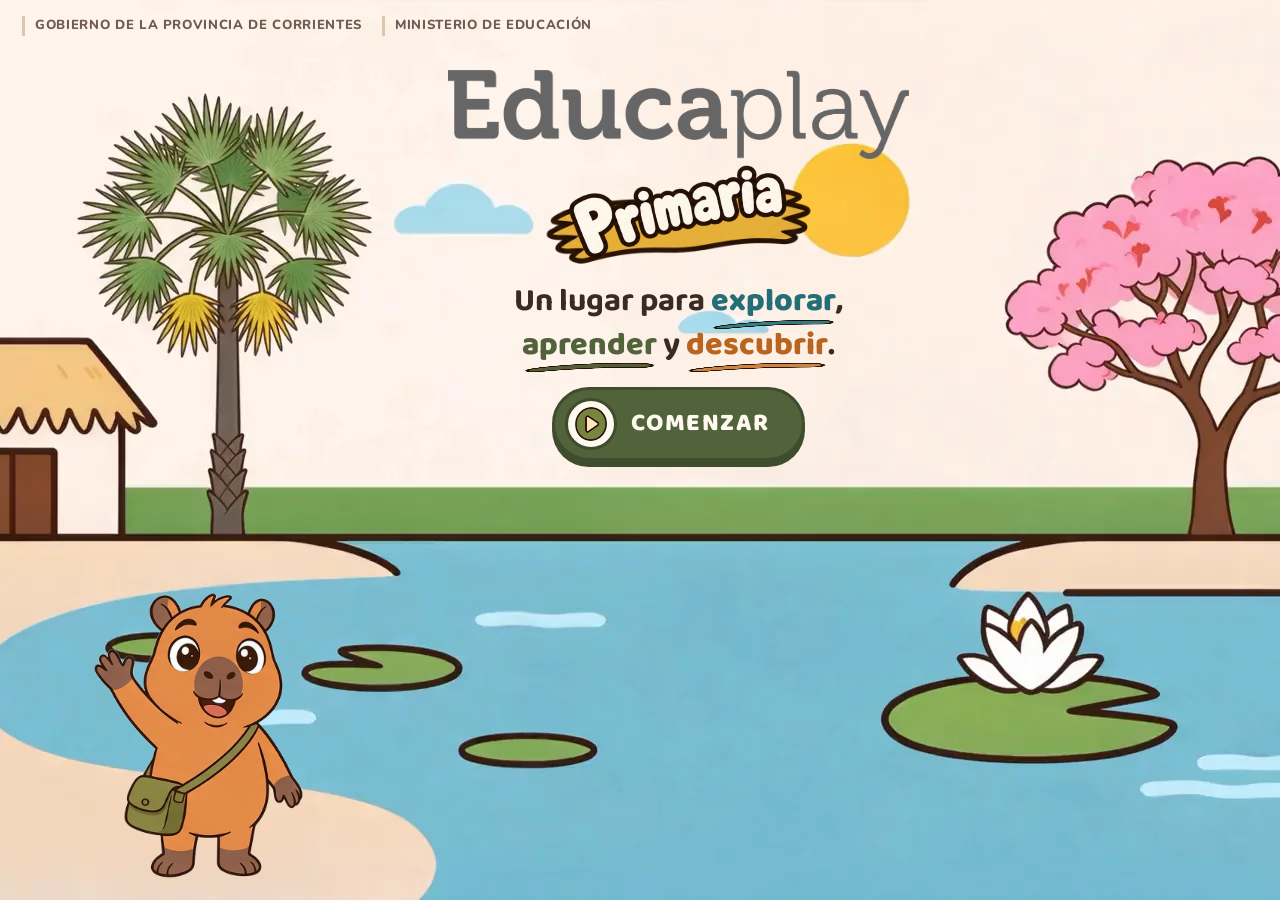
==== index.html @ f0ad6a37 "La plataforma con el diseño de Kapi y el arte correntino Las tres zonas (Descubrir, Proyectar y Acom" ====
<!DOCTYPE html>
<html lang="es-AR">
<head>
<meta charset="utf-8">
<meta name="viewport" content="width=device-width, initial-scale=1, viewport-fit=cover">
<meta name="color-scheme" content="light">
<title>Educaplay Primaria</title>
<link rel="icon" href="arte/marca/icono.png">
<link rel="preload" href="fuentes/baloo-2-latin-800-normal.woff2" as="font" type="font/woff2" crossorigin>
<link rel="stylesheet" href="actividades.css?v=202610051010">
<link rel="stylesheet" href="estilos.css?v=202610051010">
</head>
<body>
<div id="app" data-zone="home"></div>
<div class="toast" id="toast" role="status" aria-live="polite"></div>
<!-- El orden importa: el arte primero, después los datos que lo nombran,
     las actividades, las vistas y por último el arranque. -->
<script src="js/arte.js?v=202610051010"></script>
<script src="js/datos.js?v=202610051010"></script>
<script src="js/actividades.js?v=202610051010"></script>
<script src="js/vistas.js?v=202610051010"></script>
<script src="js/app.js?v=202610051010"></script>
</body>
</html>
---- actividades.css ----
/* Maquetación de las actividades, heredada del prototipo original y
   repintada con la paleta de Kapi. estilos.css se carga después y manda. */
.buddy{position:absolute;left:10px;bottom:6px;width:96px;height:120px;z-index:4;pointer-events:none;transform-origin:bottom center}
.buddy svg{width:100%;height:100%;overflow:visible}
.buddy.happy{animation:hop .9s ease 2}
.buddy.think{animation:tilt 1.1s ease}
@keyframes hop{0%,100%{transform:translateY(0)}40%{transform:translateY(-34px) rotate(-6deg)}}
@keyframes tilt{30%{transform:rotate(-12deg)}60%{transform:rotate(8deg)}}
.scene{position:relative;flex:1;display:grid;grid-template-columns:minmax(220px,1fr) minmax(200px,.8fr) minmax(220px,1fr);gap:8px;align-items:end;padding:14px 14px 20px;padding-left:96px}
.treewrap{position:relative;width:100%;max-width:300px;aspect-ratio:300/315;justify-self:center}
.tree-svg{width:100%;height:100%;display:block}
.tf{position:absolute;width:15%;aspect-ratio:1;transform:translate(0,0)}
.fruit{width:54px;height:54px;background:none;border:0;padding:0;touch-action:none;cursor:grab;flex:none;position:relative}
.fruit svg{width:100%;height:100%;filter:drop-shadow(0 3px 2px rgba(0,0,0,.28));pointer-events:none}
.fruit.tf{width:15%;height:auto}
.fruit.dragging{z-index:50;cursor:grabbing}
.fruit.fall{animation:fallin .55s cubic-bezier(.3,1.4,.5,1)}
@keyframes fallin{from{transform:translateY(-240px);opacity:.3}to{transform:none;opacity:1}}
.fruit.extra{animation:wig .5s ease 3}
@keyframes wig{25%{transform:rotate(-14deg)}75%{transform:rotate(14deg)}}
.mid{display:grid;justify-items:center;gap:12px;padding-bottom:6px}
.dice{display:grid;grid-template-columns:repeat(3,1fr);grid-template-rows:repeat(3,1fr);gap:6px;width:112px;height:112px;padding:12px;background:#fff;border-radius:22px;border:4px solid #2b1607;box-shadow:0 6px 0 #2b1607}
.dice.sm{width:72px;height:72px;padding:8px;gap:3px;border-width:3px;border-radius:14px}
.dice i{border-radius:50%;background:transparent;display:block;transition:background .2s,transform .2s}
.dice i.pip{background:#2b1607}
.dice i.pip.lit{background:#52633b;transform:scale(1.15)}
.dice i.pip.miss{background:#b8473a;animation:pulse 0.8s ease 3}
.dice.rolling{animation:shake .12s linear infinite}
.dice.blank i{background:#ddd}
@keyframes shake{25%{transform:rotate(-8deg)}75%{transform:rotate(8deg)}}
.rounds{display:flex;gap:6px}
.rounds i{width:12px;height:12px;border-radius:50%;background:rgba(255,255,255,.7);border:2px solid #2b1607;display:block}
.rounds i.on{background:#efbb3f}
.rounds i.ok{background:#52633b}
.cestawrap{display:grid;gap:12px;justify-items:center}
.cesta{position:relative;width:100%;max-width:270px;height:190px;display:flex;align-items:flex-end;justify-content:center}
.cesta::before{content:"";position:absolute;left:4%;right:4%;bottom:0;height:62%;border-radius:8px 8px 38px 38px;background:repeating-linear-gradient(45deg,#b98545 0 8px,#a97538 8px 16px);box-shadow:inset 0 10px 0 rgba(0,0,0,.14);z-index:1}
.cesta::after{content:"";position:absolute;left:1%;right:1%;bottom:56%;height:14px;border-radius:99px;background:#8a5a25;z-index:3}
.cesta-in{position:relative;z-index:2;display:flex;flex-wrap:wrap;gap:0;justify-content:center;align-content:flex-end;width:88%;padding-bottom:44px;min-height:100%}
.cesta-in .fruit{width:46px;height:46px;margin:0 -3px -12px}
.cesta.over{outline:4px dashed #fff;outline-offset:4px;border-radius:18px}
.cesta.ok::before{box-shadow:0 0 0 6px #f7dc8e,inset 0 10px 0 rgba(0,0,0,.14)}
.cesta .cwho{position:absolute;top:-4px;left:0;right:0;text-align:center;font-family:var(--f-kid);font-weight:800;color:#3b2a22;z-index:4;text-shadow:0 2px 0 #fff}
.duo{flex:1;display:grid;grid-template-columns:1fr 1fr;gap:10px;align-items:end;padding:14px 14px 10px 100px}
.pile{position:relative;height:190px;background:rgba(255,255,255,.35);border-radius:22px;border:3px dashed rgba(255,255,255,.9)}
.pile .fruit{position:absolute;width:46px;height:46px}
.pile .lbl{position:absolute;top:-16px;left:14px;background:#fff;border-radius:99px;padding:.1em .8em;font-family:var(--f-kid);font-weight:800;color:#3b2a22}
.align{display:grid;gap:6px;justify-content:center;padding:10px 10px;background:rgba(255,255,255,.55);border-radius:18px;margin:0 14px}
.align .c{display:grid;gap:2px;justify-items:center;position:relative;padding:2px 4px;border-radius:10px}
.align .c .fruit{width:42px;height:42px}
.align .c.par::before{content:"";position:absolute;left:50%;top:22%;bottom:22%;border-left:3px dotted #52633b}
.align .c.solo{background:rgba(214,51,43,.16);outline:3px dashed #b8473a}
.align .c .gap{width:42px;height:42px}
.answers{display:flex;flex-wrap:wrap;gap:10px;justify-content:center;padding:8px 14px 14px 100px}
.ans{display:inline-flex;align-items:center;gap:.5em;min-height:64px;padding:.3em 1.2em;border-radius:22px;border:3px solid #fff;background:rgba(255,255,255,.92);color:#3b2a22;font-family:var(--f-kid);font-weight:800;font-size:1.25rem;box-shadow:0 6px 0 #d9c7a7;transition:transform .12s}
.ans:hover{transform:translateY(-2px)}
.ans.good{background:#e4edcf;border-color:#52633b}
.ans.bad{animation:wig .4s ease 1;background:#f6dcd6;border-color:#b8473a}
.ans svg{width:34px;height:34px}
.qtxt{font-family:var(--f-kid);font-weight:800;font-size:1.6rem;text-align:center;color:#3b2a22;background:rgba(255,255,255,.8);border-radius:18px;padding:.25em .9em;margin:12px auto 0;width:fit-content;max-width:92%}
.nest{display:flex;justify-content:center;gap:14px;flex-wrap:wrap;padding:14px}
.slot{width:104px;height:120px;border-radius:50% 50% 40% 40%;background:#e0b877;border:4px solid #a97538;display:grid;place-items:center;position:relative;box-shadow:inset 0 -12px 0 rgba(0,0,0,.12)}
.slot .chick{font-size:3rem;line-height:1}
.slot .fruit{position:absolute;bottom:-14px;right:-8px;width:48px;height:48px}
.slot.over{outline:4px dashed #fff;outline-offset:3px}
.slot.full{background:#f7d58c}
.slot.miss{animation:pulse .8s ease 3}
.pool{display:flex;flex-wrap:wrap;gap:6px;justify-content:center;min-height:70px;padding:10px;background:rgba(255,255,255,.5);border-radius:18px;margin:0 14px;width:fit-content;max-width:calc(100% - 28px);align-self:center;position:relative}
.pool .fruit.extra{outline:3px dashed #b8473a;border-radius:50%}
.cuad{display:grid;justify-items:center;gap:12px;padding:14px 14px 14px 100px}
.book{width:min(470px,96%);min-height:150px;background:#fffdf5;border:4px solid #8a5a25;border-radius:14px;padding:14px;display:flex;flex-wrap:wrap;gap:8px;align-content:flex-start;background-image:repeating-linear-gradient(transparent 0 38px,#cfe1ee 38px 40px)}
.mk{width:26px;height:26px;border-radius:50%;background:#7b7f86;display:block;animation:popin .2s both;transform-box:fill-box}
.mk.p2{width:8px;height:32px;border-radius:3px;background:#2b1607}
.mk.p3{width:12px;height:12px;background:#246e78;margin:7px}
.tools{display:flex;gap:10px;flex-wrap:wrap;justify-content:center}
.marker{border:3px solid #fff;border-radius:18px;background:rgba(255,255,255,.9);padding:.3em .8em;font-family:var(--f-kid);font-weight:800;color:#3b2a22;display:inline-flex;align-items:center;gap:.5em;min-height:52px}
.marker[aria-pressed="true"]{background:#f7dc8e;border-color:#c88a1d}
/* actividades genéricas */
.act{flex:1;display:flex;flex-direction:column;align-items:center;gap:14px;padding:16px 14px 16px 100px}
.strip{display:flex;gap:10px;flex-wrap:wrap;justify-content:center;min-height:130px;width:100%;padding:10px;border-radius:20px;background:rgba(255,255,255,.55);border:3px dashed rgba(255,255,255,.95)}
.pcard{width:130px;min-height:130px;border-radius:20px;background:#fff;border:3px solid #fff;box-shadow:0 6px 0 #d9c7a7;display:grid;place-items:center;gap:2px;padding:8px;text-align:center;font-family:var(--f-kid);font-weight:700;font-size:1.05rem;color:#3b2a22;line-height:1.1}
.pcard .em{font-size:3.2rem;line-height:1}
button.pcard{cursor:pointer}
.pcard.bad{animation:wig .4s ease 1}
.pcard.in{animation:popin .4s both;background:#fff9dc}
.slotmark{width:130px;min-height:130px;border-radius:20px;border:3px dashed #2b1607;display:grid;place-items:center;font-family:var(--f-kid);font-weight:800;font-size:1.6rem;color:rgba(0,0,0,.35)}
.bins{display:grid;grid-template-columns:1fr 1fr;gap:14px;width:100%}
.bin{min-height:190px;border-radius:24px;background:rgba(255,255,255,.7);border:4px dashed #fff;padding:10px;display:flex;flex-wrap:wrap;gap:8px;align-content:flex-start;justify-content:center;transition:background .15s;cursor:pointer}
.bin h4{width:100%;text-align:center;font-family:var(--f-kid);font-size:1.4rem;color:#3b2a22}
.bin.over,.bin.tapready{background:rgba(255,255,255,.95);border-color:#efbb3f}
.bin .pcard{width:96px;min-height:96px;font-size:.9rem}
.bin .pcard .em{font-size:2.4rem}
.chipbox{display:flex;gap:10px;flex-wrap:wrap;justify-content:center}
.chipbox .pcard{width:110px;min-height:110px}
.pcard.sel{outline:5px solid #efbb3f;transform:translateY(-4px)}
.pcard.drag{touch-action:none}
.pcard.dragging{z-index:60}
.pair{display:grid;grid-template-columns:1fr 1fr;gap:16px;width:min(560px,100%)}
.pair .col{display:grid;gap:12px}
.pair .pcard{width:100%;min-height:86px;grid-auto-flow:column;justify-content:center;gap:12px}
.pair .pcard.matched{background:#e4edcf;border-color:#52633b}
.pair .pcard.sel{outline:5px solid #efbb3f}
.lancha{position:relative;width:min(560px,100%);display:grid;justify-items:center;gap:6px}
.lancha .hull{position:relative;width:100%;padding:16px 16px 40px;background:#fff;border-radius:18px 18px 90px 90px;border:5px solid #b83a2e;box-shadow:0 8px 0 #8a2f25}
.seats{display:flex;flex-wrap:wrap;gap:8px;justify-content:center}
.seat{width:52px;height:52px;border-radius:50%;border:3px dashed #7b8790;display:grid;place-items:center;font-size:1.8rem;background:#f1f6f9}
.seat.in{border-style:solid;border-color:#246e78;background:#d9f0ed;animation:popin .3s both}
.seat.over{outline:4px dashed #efbb3f}
.dock{display:flex;gap:8px;flex-wrap:wrap;justify-content:center;background:rgba(255,255,255,.6);padding:10px;border-radius:18px;min-width:200px}
.pax{width:56px;height:56px;border-radius:50%;border:3px solid #246e78;background:#fff;font-size:2rem;display:grid;place-items:center;padding:0;touch-action:none}
.treewrap>div{position:absolute;inset:0}
.align .c .fruit{display:block}
.stage .fruit.tf{position:absolute}
.duo .cesta{justify-self:center}
.pile .fruit{pointer-events:none}
.fruit[disabled]{cursor:default}
.pcard[disabled]{opacity:1;cursor:default}
.bin .pcard{pointer-events:none}
---- estilos.css ----
/* ======================================================================
   Educaplay Primaria · sistema visual
   ======================================================================
   Un sistema, tres registros. La base es la de Kapi (kapi-app/src/index.css):
   papel crema, tinta castaña, verde oliva para la acción, azul del estero
   para lo elegido, canto opaco en lugar de sombra.

   · Descubrir (chicos) usa esa base tal cual.
   · Proyectar (docentes) y Acompañar (familias) usan la misma base con un
     acento propio (--zona) y un registro más sobrio.

   Sólo modo claro: la marca y las ilustraciones de Kapi están pensadas
   sobre crema.                                                          */

@font-face{font-family:"Baloo 2";font-weight:700;font-display:swap;src:url(fuentes/baloo-2-latin-700-normal.woff2) format("woff2")}
@font-face{font-family:"Baloo 2";font-weight:800;font-display:swap;src:url(fuentes/baloo-2-latin-800-normal.woff2) format("woff2")}
@font-face{font-family:"Nunito";font-weight:400;font-display:swap;src:url(fuentes/nunito-latin-400-normal.woff2) format("woff2")}
@font-face{font-family:"Nunito";font-weight:600;font-display:swap;src:url(fuentes/nunito-latin-600-normal.woff2) format("woff2")}
@font-face{font-family:"Nunito";font-weight:700;font-display:swap;src:url(fuentes/nunito-latin-700-normal.woff2) format("woff2")}
@font-face{font-family:"Nunito";font-weight:800;font-display:swap;src:url(fuentes/nunito-latin-800-normal.woff2) format("woff2")}

:root{
  color-scheme:light;

  /* ---- paleta de Kapi ---- */
  --papel:#fffaf0;
  --papel-sombra:#f2e6d1;
  --mesa:#f6ead4;            /* el papel de los videos de Kapi: no tocar */
  --blanco:#ffffff;
  --tinta:#3b2a22;
  --tinta-suave:#6f5b50;
  --trazo:#2b1607;
  --marco:#d9c7a7;
  --linea-fuerte:#cbbbad;
  --oliva:#52633b;
  --oliva-canto:#3f4c2d;
  --oliva-suave:#e4edcf;
  --estero:#2f8c98;
  --estero-oscuro:#246e78;   /* el que lleva texto blanco encima (5,9:1) */
  --estero-canto:#1b545c;
  --estero-suave:#d9f0ed;
  --lapacho:#efbb3f;
  --lapacho-canto:#c88a1d;
  --lapacho-suave:#fbeecb;
  --pelaje:#d9904b;
  --barro:#8a5a34;
  --barro-canto:#6b4426;
  --barro-suave:#f7e3c8;

  /* ---- semánticos: verde = acción y "ya está"; azul = "tocaste esto" ---- */
  --accion:var(--oliva);
  --accion-canto:var(--oliva-canto);
  --seleccion:var(--estero-oscuro);
  --seleccion-fondo:var(--estero-suave);

  /* ---- acento de zona (lo pisa cada zona más abajo) ---- */
  --zona:var(--oliva);
  --zona-canto:var(--oliva-canto);
  --zona-suave:var(--oliva-suave);

  /* ---- áreas curriculares: nunca coinciden con un color de zona ---- */
  --area-mat:#c88a1d;
  --area-len:#7a5fb0;
  --area-cn:#5f8546;
  --area-cs:#b8473a;
  --area-ed:#4a5a78;

  /* ---- forma ---- */
  --radio:12px;
  --radio-tarjeta:16px;
  --radio-mesa:28px;
  --canto:4px;
  --canto-alto:6px;

  /* ---- espaciado ---- */
  --e1:4px; --e2:8px; --e3:12px; --e4:16px; --e5:24px; --e6:32px; --e7:48px;

  /* ---- movimiento ---- */
  --empuje:cubic-bezier(.34,1.56,.64,1);
  --calma:cubic-bezier(.22,.61,.36,1);
  --t-toque:140ms; --t-entrada:320ms; --t-festejo:520ms;

  /* ---- tipografía ---- */
  --fuente-titulo:"Baloo 2",ui-rounded,system-ui,sans-serif;
  --fuente-texto:"Nunito",system-ui,-apple-system,"Segoe UI",sans-serif;

  /* ---- medidas de las pantallas de chicos ---- */
  --toque:64px;              /* mínimo de todo lo que toca un chico */
  --alto-barra:92px;
  --alto-pie-mapa:96px;

  /* alias que usan las actividades heredadas */
  --surface:var(--blanco); --surface2:var(--papel-sombra); --line:var(--marco);
  --accent:var(--lapacho); --ok:var(--oliva); --ink:var(--tinta); --muted:var(--tinta-suave);
  --brand:var(--zona); --f-kid:var(--fuente-titulo); --f-body:var(--fuente-texto);

  padding-top:env(safe-area-inset-top,0px);
  padding-bottom:env(safe-area-inset-bottom,0px);
}
#app[data-zone="proyectar"]{--zona:var(--estero-oscuro);--zona-canto:var(--estero-canto);--zona-suave:var(--estero-suave)}
#app[data-zone="acompanar"]{--zona:var(--barro);--zona-canto:var(--barro-canto);--zona-suave:var(--barro-suave)}

*,*::before,*::after{box-sizing:border-box}
html{-webkit-text-size-adjust:100%;scroll-padding-top:calc(var(--alto-barra) + 12px)}
body{margin:0;background:var(--papel);color:var(--tinta);font-family:var(--fuente-texto);font-size:17px;font-weight:600;line-height:1.5;-webkit-font-smoothing:antialiased}
#app{min-height:100dvh;display:flex;flex-direction:column}
#app[data-zone="descubrir"]{font-size:19px}
h1,h2,h3,h4{margin:0;line-height:1.15;font-family:var(--fuente-titulo);font-weight:800;text-wrap:balance}
p{margin:0;text-wrap:pretty}
ul,ol{margin:0;padding-left:1.2em}
button{font:inherit;color:inherit;cursor:pointer}
a{color:inherit}
[hidden]{display:none!important}
.sr{position:absolute;width:1px;height:1px;overflow:hidden;clip:rect(0 0 0 0);white-space:nowrap}
.solo-print{display:none}
.grow{flex:1;min-width:0}
main:focus{outline:none}
:focus-visible{outline:3px solid var(--trazo);outline-offset:3px;border-radius:6px}

/* enlace para saltar al contenido: aparece al tabular */
.salto{position:absolute;left:12px;top:-80px;z-index:100;background:var(--trazo);color:var(--papel);padding:10px 16px;border-radius:var(--radio);font-weight:800;text-decoration:none}
.salto:focus{top:12px}

/* ---------- íconos, glifos y marca ---------- */
.ico{width:1.25em;height:1.25em;flex:none;display:inline-block;vertical-align:-.22em}
.glifo{width:2.2em;height:2.2em;flex:none;display:inline-block}
.glifo.insignia{border-radius:50%;object-fit:cover}
.kapi-pose{display:block;max-width:100%;height:auto;user-select:none}
/* Kapi quieto respira: es un personaje, no una estampa */
.respira{animation:respira 3.8s ease-in-out infinite;transform-origin:50% 100%}
@keyframes respira{50%{transform:scale(1.012,1.028)}}
.marca{display:inline-flex;align-items:center;gap:10px;line-height:1}
.marca-img{height:26px;width:auto;display:block}
.marca-s{font-family:var(--fuente-titulo);font-weight:800;font-size:.95rem;color:var(--tinta);background:var(--lapacho);border:2px solid var(--trazo);border-radius:999px;padding:.2em .7em .15em}
.marca.grande{flex-direction:column;gap:10px}
.marca.grande .marca-img{height:clamp(46px,7vw,86px)}
.marca.grande .marca-s{font-size:clamp(1.2rem,3vw,1.8rem);transform:rotate(-2deg)}

/* dibujos de tarjetas y objetos de juego */
.dib{width:3.4em;height:3.4em;display:block}
.em{display:grid;place-items:center}
.em .dib{width:86px;height:86px}
.em.grande .dib{width:150px;height:150px}
.bin h4{display:flex;align-items:center;justify-content:center;gap:10px}
.bin h4 .dib{width:52px;height:52px}
.bin .pcard .dib{width:64px;height:64px}
.pair .pcard .dib{width:72px;height:72px}
.obj{width:100%;height:100%;object-fit:contain;display:block;pointer-events:none}
.fruit .obj{filter:none}
.slot .chick{width:76px;height:76px;display:block}
.seat .obj,.pax .obj{width:86%;height:86%;margin:auto}
.ans .obj{width:38px;height:38px}
.lancha-dib{display:block;width:190px;height:110px}
/* árbol y cesta ilustrados */
.tree-svg{object-fit:contain;object-position:center bottom}
.cesta::before{background:url(arte/objetos/cesta.webp) center bottom/contain no-repeat;border-radius:0;box-shadow:none;left:0;right:0;height:66%}
.cesta::after{display:none}
.cesta.ok::before{box-shadow:none;filter:drop-shadow(0 0 10px #efbb3f)}
.cesta-in{padding-bottom:30px}
/* el pichón ya viene dibujado dentro de su nido de barro */
.slot{background:none!important;border:0!important;box-shadow:none!important;border-radius:0;width:118px;height:124px}
.slot .chick{width:100%;height:100%;font-size:0}
.slot.over{outline:4px dashed var(--trazo);outline-offset:2px;border-radius:24px}
.pcard .em{font-size:0}
.fruit .obj{width:100%;height:100%}
.fam h2{display:flex;align-items:center;gap:10px}
.fam-ico{width:52px;height:52px;border-radius:50%}
.comp small{font-family:var(--fuente-texto);font-weight:700;font-size:.95rem;color:var(--tinta-suave)}

/* ---------- botones ----------
   La profundidad es el canto: opaco, sin desenfoque, y se hunde al tocar. */
.btn{display:inline-flex;align-items:center;justify-content:center;gap:.5em;min-height:48px;padding:.5em 1.15em;border-radius:var(--radio-tarjeta);border:2px solid var(--linea-fuerte);background:var(--blanco);color:var(--tinta);font-weight:800;text-decoration:none;box-shadow:0 var(--canto) 0 var(--linea-fuerte);margin-bottom:var(--canto);transition:transform 60ms,box-shadow 60ms}
.btn:active{transform:translateY(var(--canto));box-shadow:none}
.btn[disabled]{opacity:.5;cursor:not-allowed}
.btn-accion,.btn-sun,.btn-play{background:var(--accion);border-color:var(--accion-canto);color:var(--papel);box-shadow:0 var(--canto) 0 var(--accion-canto)}
.btn-zona,.btn-primary{background:var(--zona);border-color:var(--zona-canto);color:var(--papel);box-shadow:0 var(--canto) 0 var(--zona-canto)}
.btn-big{min-height:var(--toque);padding:.3em 1.5em;font-family:var(--fuente-titulo);font-size:clamp(1.2rem,2.6vw,1.45rem);text-transform:uppercase;letter-spacing:.05em;box-shadow:0 var(--canto-alto) 0 var(--linea-fuerte);margin-bottom:var(--canto-alto)}
.btn-big.btn-accion{box-shadow:0 var(--canto-alto) 0 var(--accion-canto)}
.btn-big:active{transform:translateY(var(--canto-alto));box-shadow:none}
.btn-sm{min-height:44px;padding:.3em .9em;font-size:.95rem}
.enlace{font-weight:800;color:var(--zona);text-underline-offset:3px;display:inline-flex;align-items:center;gap:.35em}
/* escuchar: redondo y azul, siempre igual */
.btn-oir{flex:none;width:var(--toque);height:var(--toque);border-radius:50%;border:0;background:var(--seleccion);color:var(--papel);display:grid;place-items:center;font-size:1.45rem;box-shadow:0 var(--canto) 0 var(--estero-canto);margin-bottom:var(--canto)}
.btn-oir:active{transform:translateY(var(--canto));box-shadow:none}
.fila{display:flex;flex-wrap:wrap;gap:10px;align-items:center}
.fila.centro{justify-content:center}

/* ---------- etiquetas ---------- */
.chip{display:inline-flex;align-items:center;gap:.4em;padding:.15em .75em;border-radius:999px;font-size:.88rem;font-weight:800;background:var(--papel-sombra);border:2px solid var(--marco);color:var(--tinta);text-decoration:none}
.chip .ico{font-size:.95em}
.chip.dato{background:var(--blanco)}
.chip.area{background:var(--blanco)}
.chip.area>i,.acard>i{width:.8em;height:.8em;border-radius:3px;background:var(--c);flex:none}
.area.mat{--c:var(--area-mat)}.area.len{--c:var(--area-len)}.area.cn{--c:var(--area-cn)}.area.cs{--c:var(--area-cs)}.area.ed{--c:var(--area-ed)}
.area.len>i{border-radius:50%}.area.cn>i{transform:rotate(45deg)}.area.cs>i{border-radius:50% 50% 0 0}.area.ed>i{border-radius:0 50% 0 50%}
.chip.jugado{background:var(--oliva-suave);border-color:var(--oliva)}
.sello-demo{display:inline-flex;align-items:center;gap:.4em;padding:.15em .75em;border:2px dashed var(--barro);border-radius:6px;font-size:.82rem;font-weight:800;color:var(--barro);background:var(--papel);text-transform:uppercase;letter-spacing:.04em}
.ayuda{color:var(--tinta-suave);font-size:.95rem}
.pendiente{color:var(--tinta-suave);font-style:italic}

.toast{position:fixed;left:50%;bottom:calc(24px + env(safe-area-inset-bottom,0px));transform:translate(-50%,20px);background:var(--trazo);color:var(--papel);padding:.7em 1.2em;border-radius:var(--radio-tarjeta);opacity:0;pointer-events:none;transition:.25s;z-index:99;max-width:90vw;text-align:center;font-weight:800}
.toast.on{opacity:1;transform:translate(-50%,0)}

/* ---------- el agua de las ilustraciones: lo único que se mueve solo ---------- */
.ondas{position:absolute;inset:0;width:100%;height:100%;pointer-events:none}
.rizo{animation:rizo 7s ease-in-out infinite;animation-delay:var(--demora,0s)}
@keyframes rizo{50%{transform:translateX(18px);opacity:.35}}

/* ---------- bienvenida: el paisaje de los Esteros a pantalla completa ---------- */
.intro{position:relative;min-height:100dvh;display:flex;flex-direction:column;overflow:hidden;background:#fbf3df url(arte/esteros.webp) center bottom/cover no-repeat}
.intro-arte{position:absolute;left:0;right:0;bottom:0;height:40%}
.intro-inst{position:relative;display:flex;flex-wrap:wrap;gap:8px 20px;padding:16px 22px}
.pie-logo{font-size:.82rem;font-weight:800;color:var(--tinta-suave);text-transform:uppercase;letter-spacing:.05em;border-left:3px solid var(--marco);padding-left:10px}
@keyframes llamar{0%,60%,100%{transform:none}30%{transform:scale(1.07)}}
.intro-kapi{position:absolute;left:clamp(8px,7vw,130px);bottom:clamp(4px,2vh,26px);width:clamp(130px,17vw,250px);animation:llegar var(--t-festejo) var(--empuje) .3s both}
@keyframes llegar{from{transform:translateY(30%);opacity:0}}
.mesa-kapi{background:var(--mesa);overflow:hidden}
.kapi-vivo{width:100%;height:100%;object-fit:cover;display:block}

/* ---------- selección de entrada ---------- */
.inicio{flex:1;display:flex;flex-direction:column}
.home{flex:1;width:100%;max-width:1120px;margin:0 auto;padding:22px 20px 40px}
.home-marca{display:inline-block;text-decoration:none;margin-bottom:22px}
.home h1{font-size:clamp(1.9rem,4.4vw,2.9rem)}
.home .lead{color:var(--tinta-suave);max-width:60ch;margin:6px 0 24px}
.doors{display:grid;grid-template-columns:1.5fr 1fr;grid-template-rows:1fr 1fr;gap:18px}
.door{position:relative;display:flex;flex-direction:column;align-items:flex-start;gap:4px;padding:22px;border-radius:var(--radio-mesa);border:3px solid var(--marco);background:var(--blanco);text-decoration:none;box-shadow:0 var(--canto-alto) 0 var(--marco);overflow:hidden}
.door:active{transform:translateY(var(--canto-alto));box-shadow:none}
.door-w{display:inline-flex;align-items:center;gap:.4em;font-weight:800;font-size:.95rem;color:var(--tinta-suave)}
.door-t{font-size:2rem}
.door-d{max-width:34ch}
.door-go{margin-top:auto}
.door.descubrir{grid-row:1/3;background:var(--mesa);min-height:420px;padding:28px}
.door.descubrir .door-t{font-size:clamp(2.6rem,6vw,3.8rem)}
.door.descubrir .door-d{font-size:1.2rem;margin-bottom:14px;max-width:min(24ch,52%)}
.door-art{position:absolute;right:2%;bottom:0;width:min(54%,380px);aspect-ratio:3/4;-webkit-mask-image:radial-gradient(ellipse closest-side,#000 74%,transparent 100%);mask-image:radial-gradient(ellipse closest-side,#000 74%,transparent 100%)}
/* Proyectar y Acompañar: la escena arriba, entera y una sola vez, y abajo
   el texto con el color de su zona. Al pasar el cursor la escena se acerca. */
.door-foto{position:relative;display:block;align-self:stretch;flex:1 1 auto;min-height:clamp(120px,19vh,190px);margin:-22px -22px 14px;overflow:hidden;
  background-repeat:no-repeat;background-size:cover;background-position:75% 55%;border-bottom:3px solid var(--marco)}
.door-foto::before{content:"";position:absolute;inset:0;background:inherit;background-repeat:no-repeat;background-size:cover;background-position:inherit;transition:transform .6s var(--calma)}
.door:hover .door-foto::before{transform:scale(1.07)}
.door.proyectar .door-w,.door.acompanar .door-w{background:var(--zona-suave);color:var(--zona);border-radius:999px;padding:.2em .8em .2em .6em}
.door.proyectar .door-t,.door.acompanar .door-t{color:var(--zona);font-size:clamp(1.8rem,2.6vw,2.3rem)}
.door.proyectar .door-d,.door.acompanar .door-d{color:var(--tinta-suave);max-width:none;padding-right:150px}
.door.proyectar .door-go,.door.acompanar .door-go{position:absolute;right:20px;bottom:18px;margin:0}
.door-go .ico{transition:transform var(--t-toque) var(--empuje)}
.door:hover .door-go .ico{transform:translateX(5px)}
.door.proyectar{--zona:var(--estero-oscuro);--zona-canto:var(--estero-canto);--zona-suave:var(--estero-suave)}
.door.acompanar{--zona:var(--barro);--zona-canto:var(--barro-canto);--zona-suave:var(--barro-suave)}
.door.proyectar,.door.acompanar{padding-bottom:22px}
.tours{display:grid;grid-template-columns:repeat(3,1fr);gap:16px}
.tour{background:var(--blanco);border:2px solid var(--marco);border-radius:var(--radio-tarjeta);padding:16px}
.tour h2{font-size:1.25rem;margin-bottom:8px}
.tour ol{display:grid;gap:4px}
.tour a{font-weight:700}

/* ---------- barra de Descubrir ---------- */
.kbar{position:sticky;top:env(safe-area-inset-top,0px);z-index:30;display:flex;align-items:center;gap:12px;height:var(--alto-barra);flex:none;padding:10px 16px;background:var(--papel);border-bottom:3px solid var(--marco);font-family:var(--fuente-titulo)}
.kb-title{display:flex;align-items:center;gap:8px;font-weight:800;font-size:1.5rem;white-space:nowrap;overflow:hidden;text-overflow:ellipsis}
.kb-title>span{overflow:hidden;text-overflow:ellipsis}
.kb-btn{display:inline-flex;align-items:center;justify-content:center;gap:.4em;min-width:var(--toque);min-height:var(--toque);padding:0 16px;border-radius:var(--radio-tarjeta);border:3px solid var(--marco);background:var(--blanco);font-weight:800;font-size:1.05rem;text-decoration:none;color:var(--tinta);white-space:nowrap;box-shadow:0 var(--canto) 0 var(--marco);margin-bottom:var(--canto)}
.kb-btn:active{transform:translateY(var(--canto));box-shadow:none}
.kb-btn .ico{font-size:1.5rem}
.kb-btn.on{background:var(--seleccion-fondo);border-color:var(--seleccion);box-shadow:0 var(--canto) 0 var(--seleccion);color:var(--estero-canto)}
.kb-yo{padding:0}
.kb-yo .glifo{width:48px;height:48px}
.kb-yo .comp-vivo{height:54px;border-radius:12px}
.buddy .comp-vivo{height:clamp(150px,30vh,230px);animation:none}
.buddy{left:clamp(8px,2vw,30px)}
.sheet h2 .comp-vivo{height:76px;border-radius:14px}
.finish-yo .comp-vivo{height:clamp(130px,26vh,230px);animation:asoma var(--t-festejo) var(--empuje) backwards}
.finish{gap:12px}
.kbar .badge{background:var(--lapacho);border:2px solid var(--trazo);border-radius:999px;min-width:1.7em;padding:0 .35em;text-align:center}

/* riel de huellas: el progreso, paso a paso (hecha / actual / pendiente) */
.riel{display:flex;align-items:center;gap:8px;flex:none}
.riel i{width:38px;height:38px;border-radius:50%;border:3px solid var(--linea-fuerte);background:var(--blanco);color:var(--linea-fuerte);display:grid;place-items:center;font-style:normal}
.riel i .ico{font-size:1.05rem}
.riel i.on{border-color:var(--seleccion);color:var(--seleccion);outline:3px solid var(--seleccion-fondo)}
.riel i.ok{background:var(--seleccion);border-color:var(--seleccion);color:var(--papel)}

/* ---------- elegir dibujo y elegir mundo ---------- */
.pick{width:100%;max-width:1040px;margin:0 auto;padding:22px 20px 40px}
.titulo-oir{display:flex;align-items:center;gap:14px}
.pick h1{font-size:clamp(2rem,5vw,3rem)}
.pick .sub{color:var(--tinta-suave);font-size:1.15rem;margin:4px 0 22px}
.comp-grid{display:grid;grid-template-columns:repeat(3,1fr);gap:16px}
.comp{display:grid;justify-items:center;gap:4px;padding:16px 10px 12px;border-radius:var(--radio-mesa);border:3px solid var(--marco);background:var(--blanco);font-family:var(--fuente-titulo);font-weight:800;font-size:1.3rem;box-shadow:0 var(--canto-alto) 0 var(--marco);margin-bottom:var(--canto-alto)}
.comp:active{transform:translateY(var(--canto-alto));box-shadow:none}
.comp .glifo{width:clamp(84px,14vw,128px);height:auto;aspect-ratio:1}
.gradegrid{display:grid;grid-template-columns:1fr 1fr;gap:18px}
.gcard{position:relative;display:flex;flex-direction:column;align-items:flex-start;min-height:290px;padding:22px;border-radius:var(--radio-mesa);border:3px solid var(--marco);background:var(--mesa);text-decoration:none;font-family:var(--fuente-titulo);box-shadow:0 var(--canto-alto) 0 var(--marco);overflow:hidden}
.gcard:active{transform:translateY(var(--canto-alto));box-shadow:none}
.gcard.g2{background:var(--estero-suave)}
.gname{max-width:14ch}
.gnum{font-weight:800;font-size:3.4rem;line-height:.9}
.gname{font-weight:800;font-size:1.7rem;line-height:1.1;margin-top:4px}
.gsub{font-family:var(--fuente-texto);font-size:1rem;color:var(--tinta-suave)}
.gfoto{position:absolute;inset:0;background:var(--mapa) 70% 40%/cover;-webkit-mask-image:linear-gradient(90deg,transparent 22%,#000 62%);mask-image:linear-gradient(90deg,transparent 22%,#000 62%)}
.gcard>:not(.gfoto):not(.gart){position:relative}
.gart{position:absolute;right:5%;bottom:10px;width:min(34%,170px)}
.gir{margin-top:auto}
.pronto-fila{display:flex;flex-wrap:wrap;align-items:center;gap:10px;margin-top:22px;color:var(--tinta-suave)}
.pronto-t{display:inline-flex;align-items:center;gap:.4em;font-weight:800}
.pronto{font-family:var(--fuente-titulo);font-weight:800;font-size:1.3rem;border:3px dashed var(--linea-fuerte);border-radius:var(--radio-tarjeta);padding:.1em .7em}
.vacio{border:3px dashed var(--linea-fuerte);border-radius:var(--radio-tarjeta);padding:22px;background:var(--blanco);display:grid;gap:10px}
.vacio h2{font-size:1.35rem}
.vacio.grande{justify-items:center;text-align:center;padding:40px 22px;gap:14px}
.vacio.grande>.ico{font-size:3.4rem;color:var(--linea-fuerte)}

/* ---------- mapa: entra entero en la pantalla, sin scroll ---------- */
.mapscreen{height:calc(100dvh - var(--alto-barra));display:flex;flex-direction:column}
.mapwrap{flex:1;min-height:0;display:grid;place-items:center;background:#a9c187}
.map{position:relative;width:min(100%,calc((100dvh - var(--alto-barra) - var(--alto-pie-mapa)) * 1.5));aspect-ratio:1000/667}
.map>svg{position:absolute;inset:0;width:100%;height:100%;display:block}
.senda{display:none}
.mapfoot{flex:none;min-height:var(--alto-pie-mapa);display:flex;align-items:center;gap:14px;padding:8px 16px;background:var(--papel);border-top:3px solid var(--marco)}
.mission{flex:1;font-family:var(--fuente-titulo);font-weight:700;font-size:1.25rem;line-height:1.25}
.node{cursor:pointer;outline:none}
.node .halo{fill:transparent;stroke:none;pointer-events:all}
.node .canto{fill:var(--trazo)}
.node .base{fill:var(--papel);stroke:var(--papel);stroke-width:6}
.node .tecla{transition:transform 60ms}
.node:active .tecla{transform:translateY(6px)}
.node:focus-visible .halo{stroke:var(--trazo);stroke-width:5}
.node.actual .halo{fill:var(--lapacho);opacity:.6;animation:latir 1.8s ease-in-out infinite;transform-origin:center;transform-box:fill-box}
.node.actual .base{stroke:var(--lapacho)}
.node.actual .canto{fill:var(--lapacho-canto)}
.node.hecho .base{stroke:var(--oliva)}
.node.hecho .canto{fill:var(--oliva-canto)}
.node.pronto .base{stroke-dasharray:10 8;stroke:var(--linea-fuerte)}
.node.pronto .canto{display:none}
.node.pronto .dibujo{opacity:.45}
.node .lab{font:800 31px "Baloo 2",ui-rounded,sans-serif;fill:var(--tinta);stroke:var(--papel);stroke-width:9px;paint-order:stroke;stroke-linejoin:round;text-anchor:middle}
@keyframes latir{0%,100%{transform:scale(.94);opacity:.35}50%{transform:scale(1.1);opacity:.65}}
.fog{fill:var(--papel);opacity:.78}
.fog.lift{animation:lift 1.6s .3s var(--calma) forwards}
@keyframes lift{to{opacity:0;transform:translateY(-16px)}}
.pop-in{transform-origin:center;transform-box:fill-box;animation:popin var(--t-festejo) .9s var(--empuje) both}
@keyframes popin{from{transform:scale(0);opacity:0}to{transform:scale(1);opacity:1}}
@keyframes fadein{to{opacity:1}}
@keyframes pulse{0%,100%{transform:scale(.92);opacity:.35}50%{transform:scale(1.12);opacity:.7}}
@keyframes bob{50%{transform:translateY(-6px)}}
.avatar{transition:transform 1.4s var(--calma);pointer-events:none}

/* tarjeta del lugar: un globo */
.pop{position:absolute;z-index:8;width:min(400px,86vw);background:var(--blanco);border-radius:var(--radio-mesa);padding:18px;border:3px solid var(--marco);box-shadow:0 var(--canto-alto) 0 var(--marco);animation:cardin var(--t-entrada) var(--empuje);display:grid;gap:8px}
.pop[data-side="above"]{transform:translate(-50%,calc(-100% - 64px))}
.pop[data-side="below"]{transform:translate(-50%,64px)}
@keyframes cardin{from{opacity:0;scale:.85}}
.pop-x,.sheet .x{position:absolute;right:10px;top:10px;width:var(--toque);height:var(--toque);border-radius:50%;border:3px solid var(--marco);background:var(--papel);display:grid;place-items:center;font-size:1.3rem}
.pop-ico .glifo{width:72px;height:72px}
.pop-guia{float:right;margin:0 54px 6px 10px}
.pop-guia .comp-vivo{height:138px;animation:asoma var(--t-festejo) var(--empuje) .1s backwards}
.pop h3{font-size:1.6rem;margin-right:66px}
.pop p{font-size:1.1rem}
.pop-btns{display:flex;gap:14px;align-items:center;margin-top:6px}
.pop-btns .btn-big{flex:1}

/* ---------- ventanas ---------- */
.veil{position:fixed;inset:0;z-index:70;background:rgba(43,22,7,.55);display:grid;place-items:center;padding:16px}
.sheet{width:min(580px,100%);max-height:90dvh;overflow:auto;background:var(--papel);border:3px solid var(--marco);border-radius:var(--radio-mesa);padding:24px;position:relative;display:grid;gap:12px;font-size:1.1rem}
.sheet h2{font-size:1.8rem;margin-right:70px;display:flex;align-items:center;gap:10px}
.stickers{display:grid;grid-template-columns:repeat(auto-fill,minmax(120px,1fr));gap:12px}
.stk{display:grid;justify-items:center;gap:4px;text-align:center;padding:12px 6px;border-radius:var(--radio-tarjeta);border:3px solid var(--marco);background:var(--blanco);font-size:.92rem;font-weight:800;line-height:1.2}
.stk .glifo{width:60px;height:60px}
.stk.off{border-style:dashed;background:var(--papel-sombra);color:var(--tinta-suave)}
.homebig{display:grid;justify-items:center;gap:12px;text-align:center}
.bigico .glifo{width:92px;height:92px}
.carry{font-family:var(--fuente-titulo);font-weight:700;font-size:1.35rem;line-height:1.3;background:var(--lapacho-suave);border:3px solid var(--lapacho-canto);border-radius:var(--radio-tarjeta);padding:.6em .9em}

/* ---------- módulo ---------- */
.kmod{min-height:100dvh;display:flex;flex-direction:column}
.stage{position:relative;flex:1;overflow:hidden;min-height:420px;display:flex;flex-direction:column;background:#fbf3df url(arte/fondo-monte.webp) center bottom/cover no-repeat}
.stage.riverside{background-image:url(arte/fondo-rio.webp)}
.stage.paper{background:var(--mesa)}
.act{justify-content:center}
.stage>*{position:relative;z-index:1}
.stage>.buddy{position:absolute}
#stage{flex:1;display:flex;flex-direction:column;justify-content:center;gap:14px}
.buddy{width:112px;height:140px;left:10px;bottom:8px;display:flex;align-items:flex-end}
.buddy img,.buddy svg{width:100%;height:auto;max-height:100%;object-fit:contain}
.ans img{height:38px;width:auto}
.ans .glifo{width:38px;height:38px}
.narr{display:flex;align-items:center;gap:14px;padding:12px 16px;background:var(--papel);border-top:3px solid var(--marco);position:sticky;bottom:0;z-index:20}
.narr-t{flex:1;font-family:var(--fuente-titulo);font-weight:700;font-size:1.35rem;line-height:1.25;min-height:2.5em;display:flex;align-items:center}
.tools .btn-sun{animation:none}
.finish{position:relative;flex:1;display:grid;place-content:center;justify-items:center;gap:18px;text-align:center;padding:24px 20px 24px 120px}
.finish h2{font-size:clamp(2rem,6vw,3.2rem)}
.rew{display:flex;align-items:center;gap:14px;text-align:left;background:var(--blanco);border:3px solid var(--marco);border-radius:var(--radio-mesa);padding:14px 20px;font-size:1.25rem}
.rew b{display:block;font-family:var(--fuente-titulo)}
.rew small{color:var(--tinta-suave)}
.rew-ico .glifo{width:76px;height:76px;animation:festejo var(--t-festejo) var(--empuje) both}
@keyframes festejo{from{transform:scale(.3) rotate(-20deg)}}
.unlock{display:inline-flex;align-items:center;gap:.5em;background:var(--oliva-suave);border:3px solid var(--oliva);border-radius:var(--radio-tarjeta);padding:.4em 1em;font-weight:800}
.confeti{position:absolute;top:-20px;width:12px;height:18px;border-radius:3px;animation:caer 2.8s ease-in forwards;pointer-events:none}
@keyframes caer{to{transform:translateY(110vh) rotate(540deg);opacity:.2}}

/* =========================================================
   Proyectar y Acompañar: misma barra, mismo marco, otro acento
   ========================================================= */
.znav{position:sticky;top:env(safe-area-inset-top,0px);z-index:30;display:flex;align-items:center;gap:8px 16px;flex-wrap:wrap;padding:10px 20px;background:var(--papel);border-bottom:3px solid var(--marco);box-shadow:inset 0 6px 0 var(--zona)}
.znav{padding-top:16px}
.znav-marca{text-decoration:none}
.znav-zona{font-weight:800;font-size:.88rem;color:var(--zona);text-transform:uppercase;letter-spacing:.05em}
.ztabs{display:flex;gap:4px;margin-left:auto}
.ztabs a{display:inline-flex;align-items:center;min-height:44px;padding:0 14px;border-radius:var(--radio);text-decoration:none;font-weight:800;color:var(--tinta-suave)}
.ztabs a[aria-current="page"]{background:var(--zona);color:var(--papel)}
.psearch{display:flex;align-items:center;gap:8px;flex:1;min-width:240px;max-width:480px;position:relative}
.psearch input{flex:1;min-width:0;min-height:44px;border:2px solid var(--linea-fuerte);border-radius:var(--radio);padding:0 12px 0 38px;background:var(--blanco);color:var(--tinta);font:inherit}
.psearch-ico{position:absolute;left:12px;color:var(--tinta-suave);pointer-events:none}
.pmain,.amain{flex:1;width:100%;margin:0 auto;padding:22px 20px 56px;display:grid;gap:18px;align-content:start}
.pmain{max-width:1200px}
.amain{max-width:1040px}
.crumbs{display:flex;flex-wrap:wrap;gap:6px;align-items:center;font-size:.94rem;color:var(--tinta-suave)}
.crumbs a{color:var(--tinta-suave);text-underline-offset:3px}
.crumbs [aria-current]{font-weight:800;color:var(--tinta)}
.ph1{font-size:clamp(1.7rem,3.4vw,2.4rem)}
.h2{font-size:1.4rem;margin-top:8px}
.bajada{color:var(--tinta-suave);max-width:70ch;margin-top:-10px}
.rescount{color:var(--tinta-suave)}

/* encabezado común de sección */
.zhero{position:relative;display:grid;gap:8px;padding:26px 28px;border-radius:var(--radio-mesa);background:var(--zona-suave);border:3px solid var(--marco);border-left:12px solid var(--zona)}
.zhero h1{font-size:clamp(1.9rem,4.4vw,2.9rem)}
.zhero p{max-width:66ch;font-size:1.08rem}
.zhero>.chip{justify-self:start}
.zhero-ico{position:absolute;right:24px;top:22px;font-size:2.6rem;color:var(--zona);opacity:.9}
.zhero:has(.zhero-ico) h1{margin-right:64px}
.zhero.con-arte{min-height:210px;align-content:center;padding-right:min(48%,520px);background-image:linear-gradient(90deg,var(--zona-suave) 0 50%,transparent 68%),var(--arte);background-size:auto,auto 100%;background-position:center,right center;background-repeat:no-repeat}

.cards3{display:grid;grid-template-columns:repeat(auto-fill,minmax(280px,1fr));gap:16px}
.tcard{display:grid;gap:8px;align-content:start;background:var(--blanco);border:3px solid var(--marco);border-radius:var(--radio-tarjeta);padding:18px;text-decoration:none;box-shadow:0 var(--canto) 0 var(--marco)}
a.tcard:active{transform:translateY(var(--canto));box-shadow:none}
a.tcard:hover{border-color:var(--zona)}
.tcard h2,.tcard h3{font-size:1.3rem}
.tcard-ico{width:52px;height:52px;border-radius:50%;background:var(--zona-suave);color:var(--zona);display:grid;place-items:center;font-size:1.5rem}
.tcard-ir{display:inline-flex;align-items:center;gap:.4em;font-weight:800;color:var(--zona);margin-top:4px}
.tcard-foto{display:block;height:130px;margin:-18px -18px 4px;border-radius:13px 13px 0 0;background-size:cover;background-position:center;border-bottom:3px solid var(--marco)}
.tcard .from{display:flex;gap:8px;align-items:center;flex-wrap:wrap}
.tcard.soon{border-style:dashed;background:var(--papel-sombra);box-shadow:none;color:var(--tinta-suave)}
.tcard.soon .tcard-ico{background:var(--papel);color:var(--linea-fuerte)}
.tcard.jugado{border-color:var(--oliva)}
.panel{background:var(--blanco);border:3px solid var(--marco);border-radius:var(--radio-tarjeta);padding:22px}
.panel.suave{background:var(--papel-sombra);display:grid;gap:8px}
.panel h3,.fsec h3,.tpanel h3{font-size:1.15rem;margin:16px 0 6px}
.panel h3:first-child,.fsec h3:first-child{margin-top:0}

/* pestañas de sección */
.subtabs{display:flex;gap:8px;flex-wrap:wrap}
.subtabs a{display:inline-flex;align-items:center;min-height:44px;padding:0 16px;border-radius:999px;border:2px solid var(--linea-fuerte);background:var(--blanco);text-decoration:none;font-weight:800}
.subtabs a[aria-current="page"]{background:var(--zona);border-color:var(--zona);color:var(--papel)}

/* buscador por pasos */
.pgrid{display:grid;grid-template-columns:300px 1fr;gap:26px;align-items:start}
.filters{background:var(--blanco);border:3px solid var(--marco);border-radius:var(--radio-tarjeta);padding:16px;position:sticky;top:96px;display:grid;gap:12px}
.filters h3{font-size:1.05rem;margin:0 0 8px;display:flex;gap:8px;align-items:center}
.filters h3 em{font-style:normal;display:inline-grid;place-items:center;width:26px;height:26px;border-radius:50%;background:var(--zona);color:var(--papel);font-size:.9rem}
.fgroup{padding-top:12px;border-top:2px solid var(--papel-sombra);display:grid;gap:6px}
.seg{display:flex;flex-wrap:wrap;gap:6px}
.seg a,.seg span{display:inline-flex;align-items:center;min-height:44px;padding:0 14px;border-radius:var(--radio);border:2px solid var(--linea-fuerte);text-decoration:none;font-weight:800;font-size:.95rem;background:var(--blanco)}
.seg a[aria-current="true"]{background:var(--zona);border-color:var(--zona);color:var(--papel)}
.seg span{color:var(--tinta-suave);border-style:dashed;background:var(--papel-sombra)}
.flist{display:grid;gap:4px}
.flist a{padding:9px 10px;border-radius:var(--radio);text-decoration:none;font-size:.97rem;border:2px solid transparent}
.flist a:hover{background:var(--papel-sombra)}
.flist a[aria-current="true"]{border-color:var(--zona);background:var(--zona-suave);font-weight:800}
.areas{display:grid;grid-template-columns:repeat(auto-fill,minmax(200px,1fr));gap:12px}
.acard{display:grid;grid-template-columns:auto 1fr;gap:2px 10px;align-items:center;text-decoration:none;background:var(--blanco);border:3px solid var(--marco);border-radius:var(--radio-tarjeta);padding:14px;box-shadow:0 var(--canto) 0 var(--marco)}
.acard>i{width:18px;height:18px}
.acard b{font-family:var(--fuente-titulo);font-size:1.15rem}
.acard span{grid-column:2;color:var(--tinta-suave);font-size:.93rem}
.mcards{display:grid;gap:12px}
.mc{display:grid;grid-template-columns:auto 1fr auto;gap:16px;align-items:center;background:var(--blanco);border:3px solid var(--marco);border-radius:var(--radio-tarjeta);padding:16px}
.mc .ic .glifo{width:56px;height:56px}
.mc h2,.mc h3{font-size:1.25rem;margin-bottom:2px}
.meta{display:flex;flex-wrap:wrap;gap:6px;margin-top:8px;align-items:center}
.mc .acts{display:grid;gap:8px;justify-items:end}
.res-det{grid-column:1/-1;border-top:2px solid var(--papel-sombra);padding-top:10px}
.res-det summary{cursor:pointer;font-weight:800;padding:4px 0}
.dl{display:grid;grid-template-columns:200px 1fr;gap:8px 16px;margin:10px 0}
.dl dt{font-weight:800;color:var(--tinta-suave);font-size:.93rem}
.dl dd{margin:0}

/* ficha del módulo */
.sheethead{display:flex;flex-wrap:wrap;gap:16px;align-items:center}
.sheet-ico .glifo{width:72px;height:72px}
.sheet-acts{display:flex;gap:10px;flex-wrap:wrap}
.tablist{display:grid;grid-template-columns:repeat(3,1fr);gap:8px}
.tablist button{display:grid;gap:0;text-align:left;border:3px solid var(--marco);border-bottom:0;border-radius:var(--radio-tarjeta) var(--radio-tarjeta) 0 0;background:var(--papel-sombra);padding:12px 16px;color:var(--tinta-suave)}
.tablist button b{font-family:var(--fuente-titulo);font-size:1.3rem;color:inherit}
.tablist button small{font-size:.88rem}
.tablist button[aria-selected="true"]{background:var(--blanco);color:var(--tinta);border-top:8px solid var(--zona);padding-top:7px}
.tpanel{background:var(--blanco);border:3px solid var(--marco);border-radius:0 0 var(--radio-tarjeta) var(--radio-tarjeta);padding:6px 22px 22px;margin-top:-18px}
.fsec{padding:18px 0;border-bottom:2px solid var(--papel-sombra);scroll-margin-top:110px}
.fsec:last-child{border-bottom:0;padding-bottom:0}
.fsec>h2{font-size:1.35rem;margin-bottom:10px;color:var(--zona)}
.fsec ul,.panel ul,.res-body ul{display:grid;gap:6px}
.twocol{display:grid;grid-template-columns:1fr 1fr;gap:22px}
.errbox{border:2px solid var(--marco);border-radius:var(--radio);padding:12px 14px;margin-bottom:10px}
.errbox b{display:block;margin-bottom:4px}
.errbox .q{color:var(--tinta-suave)}
.vtable{width:100%;border-collapse:collapse}
.vtable th,.vtable td{text-align:left;padding:10px 12px;border-bottom:2px solid var(--papel-sombra);vertical-align:top}
.vtable th{width:32%;font-family:var(--fuente-titulo)}
.stlist{display:grid;gap:10px;counter-reset:st;margin-top:10px}
.stitem{display:grid;grid-template-columns:44px 1fr auto;gap:14px;align-items:center;border:2px solid var(--marco);border-radius:var(--radio);padding:12px 14px}
.stitem::before{counter-increment:st;content:counter(st);display:grid;place-items:center;width:36px;height:36px;border-radius:50%;background:var(--zona);color:var(--papel);font-weight:800}
.stitem p{color:var(--tinta-suave)}
.verbo-ficha{border:2px solid var(--marco);border-radius:var(--radio);padding:14px}
.note{background:var(--lapacho-suave);border:2px solid var(--lapacho-canto);border-radius:var(--radio);padding:10px 14px;font-size:.95rem;margin-top:12px}
.linkcard{display:grid;grid-template-columns:auto 1fr auto;gap:14px;align-items:center;border:3px solid var(--barro);background:var(--barro-suave);border-radius:var(--radio-tarjeta);padding:14px 16px}
.linkcard-ico{font-size:2rem;color:var(--barro)}

/* preguntas: las que responden acá se abren; las que derivan llevan flecha */
.faq{display:grid;gap:10px}
.faq details,.mas details{background:var(--blanco);border:3px solid var(--marco);border-radius:var(--radio-tarjeta)}
.faq summary,.mas summary{cursor:pointer;list-style:none;display:flex;align-items:center;gap:12px;padding:14px 18px;font-family:var(--fuente-titulo);font-weight:800;font-size:1.15rem;min-height:56px}
.faq summary::-webkit-details-marker,.mas summary::-webkit-details-marker{display:none}
.faq summary::before,.mas summary::before{content:"+";flex:none;display:grid;place-items:center;width:30px;height:30px;border-radius:50%;background:var(--zona);color:var(--papel);font-size:1.3rem;line-height:1}
.faq details[open] summary::before,.mas details[open] summary::before{content:"–"}
.faq details>p,.mas details>p,.mas details>ul{padding:0 18px 16px 60px;margin:0}
.mas details>ul{padding-left:78px}
.deriva{display:grid;gap:2px;padding:14px 18px;border:3px dashed var(--linea-fuerte);border-radius:var(--radio-tarjeta);background:var(--papel);text-decoration:none}
.deriva b{font-family:var(--fuente-titulo);font-size:1.15rem}
.deriva span{display:inline-flex;align-items:center;gap:.4em;color:var(--zona);font-weight:800}
.deriva:hover{border-color:var(--zona)}

/* mapa de verbos */
.verbos{display:grid;grid-template-columns:repeat(auto-fill,minmax(300px,1fr));gap:16px}
.fam{border:3px solid var(--marco);border-radius:var(--radio-tarjeta);padding:16px;background:var(--f,var(--papel-sombra));display:grid;gap:12px;align-content:start}
.fam h2{font-size:1.2rem;letter-spacing:.04em}
.fam.explorar,.verbo-hero.explorar{--f:#dcefee}
.fam.pensar,.verbo-hero.pensar{--f:#e9e2f4}
.fam.crear,.verbo-hero.crear{--f:#fbeecb}
.fam.comunicar,.verbo-hero.comunicar{--f:#fbe2c6}
.fam.interactuar,.verbo-hero.interactuar{--f:#e4edcf}
.fam.usar,.verbo-hero.usar{--f:#f0e4cc}
.chip.verbo{background:var(--blanco);border-color:var(--trazo);font-size:1rem;padding:.3em .9em;min-height:44px;text-transform:lowercase;box-shadow:0 3px 0 var(--trazo);margin-bottom:3px}
a.chip.verbo:active{transform:translateY(3px);box-shadow:none}
.chip.verbo b{display:inline-grid;place-items:center;min-width:1.6em;height:1.6em;border-radius:50%;background:var(--trazo);color:var(--papel);font-size:.8rem}
.chip.verbo.vacio{border:2px dashed var(--linea-fuerte);color:var(--tinta-suave);background:transparent;box-shadow:none;margin-bottom:0}
.verbo-hero{background:var(--f,var(--zona-suave))}
.verbo-hero h1{text-transform:capitalize}
.verbo-mod{align-items:start}

/* estar cerca: la ficha de una idea */
.tarj{background:var(--blanco);border:3px solid var(--marco);border-radius:var(--radio-mesa);padding:26px;display:grid;gap:20px}
.rel{display:flex;flex-wrap:wrap;gap:10px;align-items:center;color:var(--tinta-suave)}
.rel-ico .glifo{width:44px;height:44px}
.rel b{color:var(--tinta)}
.consigna{font-family:var(--fuente-titulo);font-weight:700;font-size:clamp(1.3rem,3vw,1.7rem);line-height:1.3;background:var(--lapacho-suave);border:3px solid var(--lapacho-canto);border-radius:var(--radio-tarjeta);padding:18px 22px}
.facts{display:grid;grid-template-columns:repeat(auto-fit,minmax(200px,1fr));gap:12px}
.fact{display:flex;gap:10px;align-items:flex-start;background:var(--papel-sombra);border-radius:var(--radio-tarjeta);padding:12px 14px}
.fact>.ico{font-size:1.4rem;color:var(--zona);margin-top:2px}
.fact b{display:block;font-size:.9rem;color:var(--tinta-suave)}
.tarj h2{font-size:1.3rem;margin-bottom:8px}
.qs{display:grid;gap:10px;padding:0;list-style:none}
.qs li{display:flex;gap:10px;align-items:flex-start;background:var(--papel-sombra);border-radius:var(--radio-tarjeta);padding:12px 16px;font-size:1.12rem}
.qs .ico{color:var(--zona);margin-top:.2em}
.forwho{border-left:10px solid var(--zona);background:var(--zona-suave);border-radius:0 var(--radio-tarjeta) var(--radio-tarjeta) 0;padding:14px 18px}
.mas{display:grid;gap:8px}
.mas summary{font-size:1.05rem;min-height:48px;padding:10px 16px}
.opt{color:var(--tinta-suave);font-size:.9rem;font-family:var(--fuente-texto);font-weight:600}
.aviso{color:var(--tinta-suave);font-size:.95rem;border-top:2px solid var(--papel-sombra);padding-top:14px}
.res-body{max-width:68ch;display:grid;gap:14px;font-size:1.1rem}
.tipbox{background:var(--zona-suave);border-radius:var(--radio-tarjeta);padding:16px 20px}
.tipbox h2{font-size:1.25rem;margin-bottom:8px}
.video-hueco{display:grid;place-items:center;align-content:center;gap:4px;aspect-ratio:16/9;max-width:640px;border:3px dashed var(--linea-fuerte);border-radius:var(--radio-tarjeta);background:var(--papel-sombra);color:var(--tinta-suave)}
.video-hueco .ico{font-size:3rem}

/* ---------- entrada escalonada: las tarjetas llegan de a una ---------- */
.doors>*,.gradegrid>*,.comp-grid>*,.cards3>*,.mcards>*,.verbos>*,.senda>*{animation:entrar var(--t-entrada) var(--calma) both}
:is(.doors,.gradegrid,.comp-grid,.cards3,.mcards,.verbos,.senda)>:nth-child(2){animation-delay:70ms}
:is(.doors,.gradegrid,.comp-grid,.cards3,.mcards,.verbos,.senda)>:nth-child(3){animation-delay:140ms}
:is(.doors,.gradegrid,.comp-grid,.cards3,.mcards,.verbos,.senda)>:nth-child(4){animation-delay:210ms}
:is(.doors,.gradegrid,.comp-grid,.cards3,.mcards,.verbos,.senda)>:nth-child(5){animation-delay:280ms}
:is(.doors,.gradegrid,.comp-grid,.cards3,.mcards,.verbos,.senda)>:nth-child(n+6){animation-delay:350ms}
@keyframes entrar{from{opacity:0;transform:translateY(16px)}}
.comp:hover,.gcard:hover,.door:hover{transform:translateY(-3px)}
.comp,.gcard,.door{transition:transform var(--t-toque) var(--empuje)}

/* ---------- pie institucional ---------- */
.pie{border-top:3px solid var(--marco);background:var(--papel-sombra);margin-top:auto}
.pie-in{max-width:1200px;margin:0 auto;padding:18px 20px;display:grid;gap:8px}
.pie-inst{display:flex;flex-wrap:wrap;gap:8px 20px}
.pie p{font-size:.88rem;color:var(--tinta-suave)}

/* ======================================================================
   Vida: animación por código
   ======================================================================
   Regla: mucha animación al entrar, al tocar, al acertar y al terminar;
   calma mientras el chico piensa la consigna. Lo único que se mueve solo
   es el ambiente (agua, nubes) y los personajes, que respiran.
   Con "reducir movimiento" activado, todo esto queda quieto (ver abajo). */

/* ---------- transición entre pantallas ---------- */
::view-transition-old(root){animation:130ms ease-in both sale-pantalla}
::view-transition-new(root){animation:320ms var(--calma) both entra-pantalla}
@keyframes sale-pantalla{to{opacity:0;transform:translateX(-24px)}}
@keyframes entra-pantalla{from{opacity:0;transform:translateX(40px)}}
@keyframes asoma{from{transform:scale(.6);opacity:0}}

/* ---------- botonera ilustrada ---------- */
.bico{width:46px;height:46px;object-fit:contain;flex:none;transition:transform var(--t-entrada) var(--empuje)}
.kb-btn{transition:transform 80ms,box-shadow 80ms}
.kb-btn:hover .bico{transform:rotate(-8deg) scale(1.12)}
.kb-btn:active{transform:translateY(var(--canto)) scale(1.05,.9);box-shadow:none}
.kb-voz:not(.on) .bico{filter:grayscale(1);opacity:.5}
.kb-voz.on .bico{animation:suena 1.3s ease-in-out infinite}
@keyframes suena{50%{transform:scale(1.14) rotate(-4deg)}}
.pop-x .bico,.sheet .x .bico{width:36px;height:36px}
.pop-x:hover .bico,.sheet .x:hover .bico{transform:rotate(90deg)}
.badge.salta{animation:salta .7s var(--empuje) 3}
@keyframes salta{40%{transform:translateY(-12px) scale(1.3)}}
.btn{transition:transform 90ms,box-shadow 90ms}
.btn:hover{transform:translateY(-2px)}
.btn:active{transform:translateY(var(--canto)) scale(1.04,.92);box-shadow:none}
.btn-big:active{transform:translateY(var(--canto-alto)) scale(1.04,.92)}
.btn-big.btn-accion{animation:asoma var(--t-festejo) var(--empuje) .25s backwards}
#next:not([hidden]){animation:asoma var(--t-festejo) var(--empuje) backwards,llamar 2.4s var(--empuje) 1.6s 2}
.btn-oir{transition:transform var(--t-toque) var(--empuje)}
.btn-oir:hover{transform:rotate(-10deg) scale(1.08)}

/* ---------- bienvenida ---------- */
.intro-video{position:absolute;inset:0;width:100%;height:100%;object-fit:cover;object-position:center bottom}

/* ---------- elegir compañero ---------- */
.comp .glifo,.comp .comp-vivo{transition:transform var(--t-entrada) var(--empuje)}
.comp:hover .glifo,.comp:hover .comp-vivo{transform:scale(1.08) rotate(-3deg)}
.comp.elegida{animation:elegida .65s var(--empuje) both;border-color:var(--lapacho-canto);box-shadow:0 var(--canto-alto) 0 var(--lapacho-canto);background:var(--lapacho-suave);z-index:2}
@keyframes elegida{30%{transform:translateY(-26px) scale(1.08)}60%{transform:translateY(0) scale(1.04)}80%{transform:translateY(-8px) scale(1.05)}100%{transform:scale(1.05)}}
.comp.aparta{animation:aparta .5s var(--calma) both}
@keyframes aparta{to{opacity:.25;transform:scale(.9)}}
/* las seis tarjetas entran en una pantalla, sin scroll */
.comp-vivo{display:block;height:clamp(96px,calc((100dvh - 430px) / 2),230px);aspect-ratio:3/4}
.comp-vivo video,.comp-vivo img{width:100%;height:100%;object-fit:contain;object-position:center bottom;display:block}
/* el compañero de la actividad es un botón: sin marco, parado en la escena */
button.buddy{pointer-events:auto;cursor:pointer;background:none;border:0;padding:0;z-index:5;width:auto;height:auto}
button.buddy:hover .comp-vivo,button.buddy:hover img{transform:translateY(-4px) rotate(-2deg)}
button.buddy:active{transform:scale(.95)}
.buddy-globo{position:absolute;right:-10px;top:4px;width:42px;height:42px;border-radius:50% 50% 50% 8px;background:var(--papel);border:3px solid var(--trazo);display:grid;place-items:center;font-size:1.1rem;color:var(--estero-oscuro);animation:llamar 2.4s var(--empuje) 2s 3}

/* ---------- elegir mundo ---------- */
.gcard:hover{transform:translateY(-6px) rotate(-.6deg)}
.gart{transition:transform var(--t-entrada) var(--empuje)}
.gcard:hover .gart{transform:translateY(-8px) scale(1.05)}
.gart .kapi-pose{animation:respira 3.8s ease-in-out infinite;transform-origin:50% 100%}

/* ---------- mapa: nubes que pasan, niebla que flota, lugares que brotan ---------- */
.nube-mapa{fill:var(--papel);stroke:var(--trazo);stroke-width:2.5;opacity:.92;animation:pasa 75s linear infinite;animation-delay:var(--demora);pointer-events:none}
.nube-mapa.lenta{animation-duration:115s}
@keyframes pasa{from{transform:translateX(-90px)}to{transform:translateX(1190px)}}
.fog ellipse{animation:flota 6.5s ease-in-out infinite;transform-box:fill-box}
.fog ellipse:nth-child(2n){animation-delay:-3.2s}
@keyframes flota{50%{transform:translate(9px,-5px)}}
.fog.lift{animation:none;opacity:.78}
.fog.lift ellipse{animation:soplar 1.5s .5s var(--calma) forwards}
@keyframes soplar{to{opacity:0;transform:translate(110px,-34px) scale(1.4)}}
.node .tecla{animation:brota var(--t-festejo) var(--empuje) backwards;animation-delay:calc(var(--i,0) * 110ms + 180ms);transform-box:fill-box;transform-origin:center}
@keyframes brota{from{transform:scale(0)}}
.node .lab{animation:aparecer .4s both;animation-delay:calc(var(--i,0) * 110ms + 420ms)}
@keyframes aparecer{from{opacity:0}}
.node:hover .tecla{transform:scale(1.07)}
.node:active .tecla{transform:translateY(6px) scale(.97)}
.avatar .paso-kapi{transform-box:fill-box;transform-origin:50% 100%;animation:respira 3.8s ease-in-out 1.6s infinite}
.avatar.camina .paso-kapi{animation:camina .35s ease-in-out 4,respira 3.8s ease-in-out 1.6s infinite}
@keyframes camina{50%{transform:translateY(-12px) rotate(-5deg)}}
.pop .pop-ico .glifo{animation:asoma var(--t-festejo) var(--empuje) .1s backwards}

/* ---------- actividad: responde a lo que el chico toca ---------- */
.pcard{transition:transform var(--t-toque) var(--empuje)}
button.pcard:hover{transform:translateY(-5px) rotate(-1.2deg)}
button.pcard:active{transform:scale(.95)}
.ans{transition:transform var(--t-toque) var(--empuje)}
.ans:active{transform:scale(.95)}
.fruit{transition:scale var(--t-toque) var(--empuje)}
.fruit:hover{scale:1.14}
.riel i.ok .ico{animation:estampar .45s var(--empuje) both}
@keyframes estampar{from{transform:scale(2.4) rotate(-25deg);opacity:0}}
.riel i.on{animation:late 1.8s ease-in-out infinite}
@keyframes late{50%{transform:scale(1.14)}}
.buddy img,.buddy .comp-vivo{animation:respira 3.8s ease-in-out infinite;transform-origin:50% 100%}
.narr-t{animation:aparecer .3s both}

/* ---------- festejo: pétalos de lapacho ---------- */
.confeti{width:16px;height:16px;border-radius:75% 0 75% 0}
@keyframes caer{to{transform:translate(48px,110vh) rotate(720deg);opacity:.35}}
.finish h2{animation:asoma var(--t-festejo) var(--empuje) backwards}
.rew{animation:asoma var(--t-festejo) var(--empuje) .2s backwards}
.rew-ico .glifo{animation:gira-llega .9s var(--empuje) .35s backwards}
@keyframes gira-llega{from{transform:scale(0) rotate(-360deg)}}
.unlock{animation:asoma var(--t-festejo) var(--empuje) .7s backwards}
.stk:not(.off) .glifo{animation:asoma var(--t-festejo) var(--empuje) backwards}

/* ---------- Proyectar y Acompañar: ilustradas y cálidas ---------- */
.sec-dib{width:92px;height:92px;border-radius:50%;display:block;flex:none;transition:transform var(--t-entrada) var(--empuje)}
.tcard{transition:transform var(--t-entrada) var(--empuje),border-color var(--t-toque)}
a.tcard:hover{transform:translateY(-6px)}
a.tcard:hover .sec-dib{transform:rotate(-7deg) scale(1.1)}
a.tcard:hover .tcard-ir .ico{transform:translateX(5px)}
.tcard-ir .ico{transition:transform var(--t-toque) var(--empuje)}
.zhero{animation:entrar var(--t-entrada) var(--calma) both}
.zhero-dib{position:absolute;right:26px;top:50%;translate:0 -50%;width:124px;height:124px}
.zhero:has(.zhero-dib){padding-right:176px;min-height:160px;align-content:center}
.zhero-dib{animation:asoma var(--t-festejo) var(--empuje) .2s backwards}
.ph1.con-dib{display:flex;align-items:center;gap:14px}
.ph1.con-dib .sec-dib{width:66px;height:66px}
.mc{transition:transform var(--t-toque) var(--calma),border-color var(--t-toque)}
.mc:hover{transform:translateX(5px);border-color:var(--zona)}
.acard{transition:transform var(--t-toque) var(--empuje)}
.acard:hover{transform:translateY(-3px)}
a.chip.verbo{transition:transform var(--t-toque) var(--empuje)}
a.chip.verbo:hover{transform:translateY(-2px) rotate(-1.5deg)}
.faq details[open]>p{animation:entrar .3s var(--calma) both}
.subtabs a,.ztabs a,.seg a{transition:transform var(--t-toque) var(--empuje),background var(--t-toque)}
.subtabs a:hover,.seg a:hover{transform:translateY(-2px)}


/* ---------- portada editorial ---------- */
.intro-c{position:relative;display:grid;justify-items:center;gap:clamp(12px,2.2vh,24px);text-align:center;padding:clamp(4px,2vh,32px) 22px 0;margin-left:clamp(0px,6vw,110px)}
.intro-marca{display:grid;justify-items:center;margin:0;line-height:0}
.intro-wm{height:clamp(48px,7vw,96px);width:auto;max-width:86vw;display:block;animation:asoma var(--t-festejo) var(--empuje) .1s backwards}
.intro-prim{position:relative;display:grid;place-items:center;margin-top:4px}
.intro-pincel{grid-area:1/1;width:clamp(170px,22vw,300px);height:auto;translate:0 14%;
  -webkit-mask-image:linear-gradient(90deg,#000 50%,transparent 50%);mask-image:linear-gradient(90deg,#000 50%,transparent 50%);
  -webkit-mask-size:200% 100%;mask-size:200% 100%;-webkit-mask-position:100% 0;mask-position:100% 0;animation:pintar .7s var(--calma) .45s forwards}
@keyframes pintar{to{-webkit-mask-position:0 0;mask-position:0 0}}
.intro-primaria{grid-area:1/1;position:relative;width:clamp(140px,18vw,240px);height:auto;rotate:-3deg;animation:asoma var(--t-festejo) var(--empuje) .75s backwards}
.intro-tag{font:700 clamp(1.3rem,2.6vw,2rem)/1.35 var(--fuente-titulo);color:var(--tinta);max-width:22ch;background:none;border:0;padding:0;cursor:pointer;text-wrap:balance}
.ip{position:relative;display:inline-block;white-space:nowrap;font-weight:800;animation:entrar var(--t-entrada) var(--calma) backwards}
.ip img{position:absolute;left:-4%;bottom:-.24em;width:108%;height:.42em;object-fit:fill;pointer-events:none;
  -webkit-mask-image:linear-gradient(90deg,#000 50%,transparent 50%);mask-image:linear-gradient(90deg,#000 50%,transparent 50%);
  -webkit-mask-size:200% 100%;mask-size:200% 100%;-webkit-mask-position:100% 0;mask-position:100% 0;animation:pintar .45s var(--calma) forwards}
.ip1{color:var(--estero-oscuro);animation-delay:1s}.ip1 img{animation-delay:1.15s}
.ip2{color:var(--oliva);animation-delay:1.15s}.ip2 img{animation-delay:1.3s}
.ip3{color:#b9651f;animation-delay:1.3s}.ip3 img{animation-delay:1.45s}
.intro-tag:hover .ip{transform:translateY(-2px)}
.ip-par{white-space:nowrap}
.intro-go{display:inline-flex;align-items:center;gap:14px;padding:8px 32px 8px 10px;min-height:72px;border-radius:999px;background:var(--accion);border:3px solid var(--accion-canto);
  box-shadow:0 var(--canto-alto) 0 var(--accion-canto);margin-bottom:var(--canto-alto);color:var(--papel);text-decoration:none;
  font:800 clamp(1.25rem,2.2vw,1.55rem)/1 var(--fuente-titulo);letter-spacing:.06em;text-transform:uppercase;
  animation:asoma var(--t-festejo) var(--empuje) 1.6s backwards,llamar 2.4s var(--empuje) 3s 2;transition:transform 90ms,box-shadow 90ms}
.intro-go-ico{display:grid;place-items:center;width:52px;height:52px;border-radius:50%;background:var(--papel);border:3px solid var(--accion-canto);transition:rotate var(--t-entrada) var(--empuje)}
.intro-go-ico .bico{width:38px;height:38px}
.intro-go:hover{transform:translateY(-2px)}
.intro-go:hover .intro-go-ico{rotate:-12deg}
.intro-go:active{transform:translateY(var(--canto-alto)) scale(1.03,.94);box-shadow:none}
@media (max-width:900px){.intro-c{margin-left:0;padding-top:8px}.intro-kapi{width:96px}}
@media (prefers-reduced-motion:reduce){.intro-pincel,.ip img{animation:none!important;-webkit-mask-position:0 0!important;mask-position:0 0!important}}

@media (max-width:560px){.door.proyectar .door-d,.door.acompanar .door-d{padding-right:0}.door.proyectar .door-go,.door.acompanar .door-go{position:static;margin-top:10px;align-self:flex-end}}
/* ---------- pantallas chicas ---------- */
@media (max-width:900px){
  .doors{grid-template-columns:1fr;grid-template-rows:auto}
  .door.descubrir{grid-row:auto;min-height:340px}
  .zhero.con-arte{padding-right:28px;padding-bottom:150px;background-image:var(--arte);background-size:auto 150px;background-position:right bottom;min-height:0}
  .intro-c{margin-left:0}
  .intro{background-position:6% bottom}
  .tours,.twocol,.pgrid{grid-template-columns:1fr}
  .filters{position:static}
  .mc{grid-template-columns:auto 1fr}
  .mc .acts{grid-column:1/-1;display:flex;flex-wrap:wrap;justify-items:start;align-items:center}
  .dl,.linkcard{grid-template-columns:1fr}
  .ztabs{margin-left:0;width:100%}
  .ztabs a{flex:1;justify-content:center;padding:0 8px}
  .kb-btn>span:not(.badge){display:none}
  .kb-btn{padding:0 10px}
  .kb-title{font-size:1.2rem}
  .scene{grid-template-columns:1fr;padding-left:14px;padding-bottom:110px;align-items:center}
  .treewrap{max-width:170px}
  .duo,.answers,.cuad,.act,.finish{padding-left:14px;padding-right:14px}
  .buddy{width:68px;height:68px;left:4px}
  .stage{min-height:0}
}
/* En vertical o en pantallas angostas el mapa ilustrado no da el tamaño
   táctil: los lugares pasan a una senda vertical, como en la app de Kapi. */
@media (max-width:760px),(orientation:portrait) and (max-width:1000px){
  .mapscreen{height:auto;min-height:calc(100dvh - var(--alto-barra))}
  .mapwrap{display:block;padding:16px}
  .map{width:100%;aspect-ratio:auto}
  .map>svg{display:none}
  .senda{display:grid;gap:14px;list-style:none;padding:0;max-width:440px;margin:0 auto}
  .senda li:nth-child(even){margin-left:32px}
  .senda li:nth-child(odd){margin-right:32px}
  .paso{width:100%;display:flex;align-items:center;gap:14px;text-align:left;min-height:88px;padding:10px 16px;border-radius:var(--radio-mesa);border:3px solid var(--marco);background:var(--blanco);box-shadow:0 var(--canto-alto) 0 var(--marco);margin-bottom:var(--canto-alto)}
  .paso:active{transform:translateY(var(--canto-alto));box-shadow:none}
  .paso-ico{position:relative;flex:none}
  .paso-ico .glifo{width:60px;height:60px;display:block}
  .paso-tilde{position:absolute;right:-8px;top:-8px;width:28px;height:28px;border-radius:50%;background:var(--oliva);color:var(--papel);display:grid;place-items:center;font-size:.8rem;border:2px solid var(--papel)}
  .paso-txt{display:grid;font-family:var(--fuente-titulo)}
  .paso-txt b{font-size:1.4rem;line-height:1.1}
  .paso-txt small{font-family:var(--fuente-texto);font-size:.95rem;color:var(--tinta-suave)}
  .paso.actual{border-color:var(--lapacho-canto);box-shadow:0 var(--canto-alto) 0 var(--lapacho-canto);background:var(--lapacho-suave)}
  .paso.hecho{border-color:var(--oliva);box-shadow:0 var(--canto-alto) 0 var(--oliva-canto)}
  .paso.pronto{border-style:dashed;box-shadow:none;background:var(--papel-sombra)}
  .paso.niebla .glifo,.paso.pronto .glifo{opacity:.6}
  .pop{position:fixed;left:12px!important;right:12px;top:auto!important;bottom:12px;width:auto;transform:none!important;z-index:60}
  .mapfoot{flex-wrap:wrap}
  .mapfoot .riel{width:100%;justify-content:center}
}
@media (max-width:520px){
  .comp-grid{grid-template-columns:1fr 1fr}
  .gradegrid{grid-template-columns:1fr}
  .gart{width:30%}
  .gcard{min-height:230px}
  .tablist button small{display:none}
  .tablist button{padding:10px}
  .kmod .riel i{width:26px;height:26px;border-width:2px}
  .kmod .riel i .ico{font-size:.7rem}
  .kmod .riel{gap:4px;flex:1;justify-content:center}
  .kmod .kb-title{display:none}
  .kbar{gap:6px;padding:10px 8px}
  .narr-t{font-size:1.1rem}
  .pair,.bins{grid-template-columns:1fr}
  .zhero{padding:20px}
  .zhero-ico{display:none}
  .zhero-dib{width:70px;height:70px;top:16px;translate:none;right:14px}
  .zhero:has(.zhero-dib){padding-right:20px;min-height:0}
  .zhero:has(.zhero-dib) h1{margin-right:76px}
  .zhero:has(.zhero-ico) h1{margin-right:0}
  .tarj{padding:18px}
  .faq details>p,.mas details>p{padding-left:18px}
  .mas details>ul{padding-left:36px}
}

@media (prefers-reduced-motion:reduce){
  *,*::before,*::after{animation-duration:.001ms!important;animation-iteration-count:1!important;transition-duration:.001ms!important;scroll-behavior:auto!important}
  .rizo,.respira,.node.actual .halo,.nube-mapa,.fog ellipse,.kb-voz.on .bico,.riel i.on,.buddy img,.avatar .paso-kapi,.gart .kapi-pose{animation:none!important}
  ::view-transition-old(root),::view-transition-new(root){animation:none!important}
  .confeti{display:none}
}

/* ---------- impresión: A4 con membrete ---------- */
@media print{
  @page{size:A4;margin:16mm}
  .no-print,.toast,.salto,.znav,.pie,.crumbs{display:none!important}
  .solo-print{display:block}
  body{background:#fff;font-size:11.5pt}
  #app{min-height:0;display:block}
  .pmain,.amain{padding:0;max-width:none;display:block}
  .pmain>*+*,.amain>*+*{margin-top:12pt}
  .membrete{border-bottom:2pt solid #000;padding-bottom:6pt;margin-bottom:10pt;font-size:9.5pt}
  .membrete b{display:block;text-transform:uppercase;letter-spacing:.04em}
  .momento{font-size:15pt;border-bottom:1pt solid #999;padding:10pt 0 4pt;margin:0}
  .tpanel{border:0;padding:0;margin:0}
  .tpanel[hidden]{display:block!important}
  .fsec{break-inside:avoid;border-bottom:1pt solid #ccc}
  .tarj{border:1pt solid #999;padding:14pt;gap:12pt}
  .btn,.tcard,.acard{box-shadow:none}
  .mas details{border:0}
  .mas summary::before{display:none}
  .mas details>p,.mas details>ul{padding-left:0}
  details>*{display:block}
  a{text-decoration:none}
}
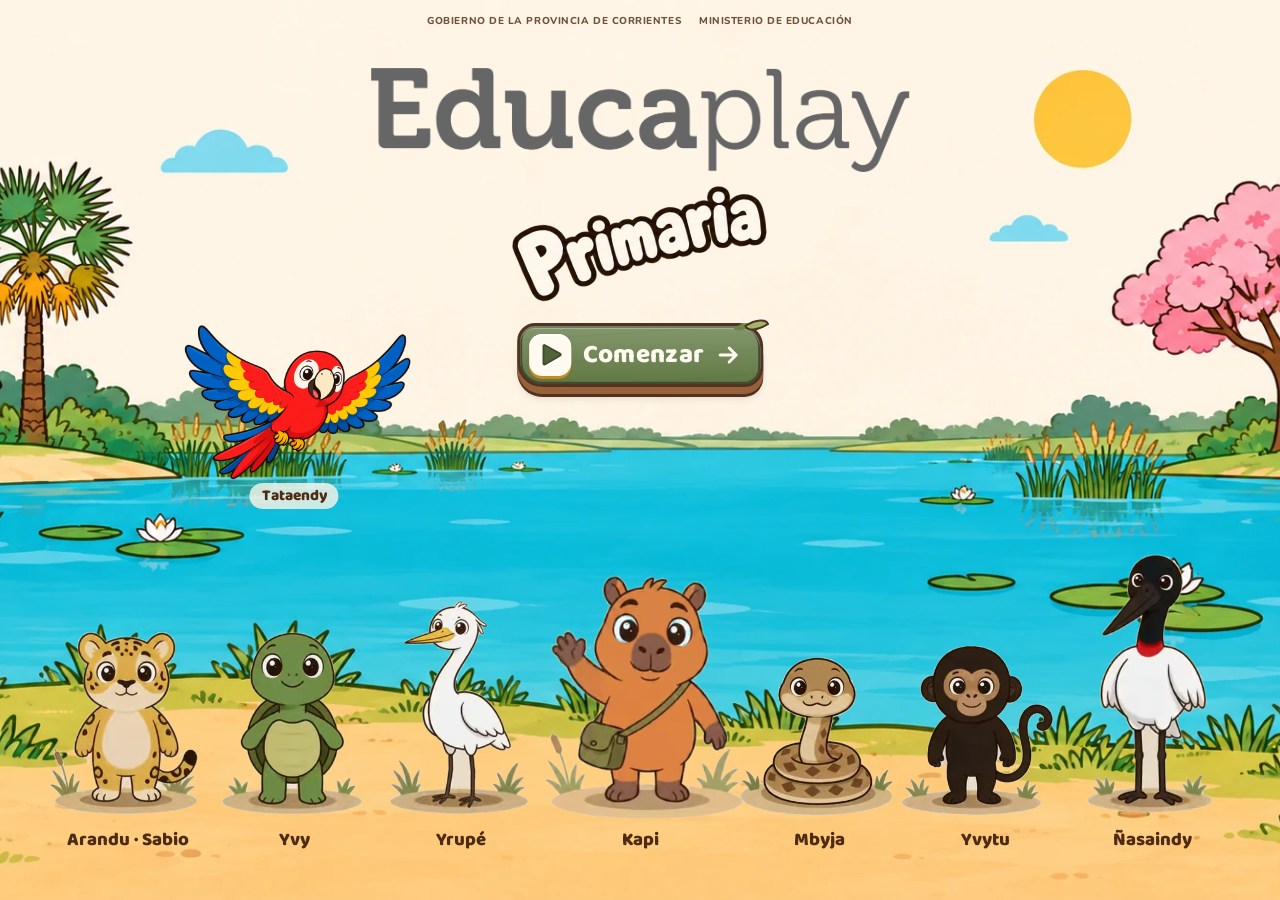
==== commit a0882fc3: "Rediseñar bienvenida del Iberá, botoneras y tarjeta Descubrir" ====
--- a/index.html
+++ b/index.html
@@ -8,17 +8,19 @@
 <link rel="icon" href="arte/marca/icono.png">
 <link rel="preload" href="fuentes/baloo-2-latin-800-normal.woff2" as="font" type="font/woff2" crossorigin>
 <link rel="stylesheet" href="actividades.css?v=202610051010">
-<link rel="stylesheet" href="estilos.css?v=202610051010">
+<link rel="stylesheet" href="estilos.css?v=20261015-descubrir-grupo-2">
+<link rel="stylesheet" href="botones.css?v=20261015-fichas-4">
+<link rel="stylesheet" href="bienvenida.css?v=20261015-ibera-v2-final">
 </head>
 <body>
 <div id="app" data-zone="home"></div>
 <div class="toast" id="toast" role="status" aria-live="polite"></div>
 <!-- El orden importa: el arte primero, después los datos que lo nombran,
      las actividades, las vistas y por último el arranque. -->
-<script src="js/arte.js?v=202610051010"></script>
+<script src="js/arte.js?v=20261015-fichas-2"></script>
 <script src="js/datos.js?v=202610051010"></script>
-<script src="js/actividades.js?v=202610051010"></script>
-<script src="js/vistas.js?v=202610051010"></script>
-<script src="js/app.js?v=202610051010"></script>
+<script src="js/actividades.js?v=20261015-ordenar-compacto"></script>
+<script src="js/vistas.js?v=20261015-descubrir-grupo-1"></script>
+<script src="js/app.js?v=20261015-bienvenida-v2-final"></script>
 </body>
 </html>
--- a/estilos.css
+++ b/estilos.css
@@ -230,9 +230,14 @@
 .door-t{font-size:2rem}
 .door-d{max-width:34ch}
 .door-go{margin-top:auto}
-.door.descubrir{grid-row:1/3;background:var(--mesa);min-height:420px;padding:28px}
+.door.descubrir{grid-row:1/3;background:#fbf2e4;min-height:420px;padding:28px}
 .door.descubrir .door-t{font-size:clamp(2.6rem,6vw,3.8rem)}
-.door.descubrir .door-d{font-size:1.2rem;margin-bottom:14px;max-width:min(24ch,52%)}
+.door.descubrir .door-d{font-size:1.2rem;margin-bottom:8px;max-width:36ch}
+.descubrir-grupo{position:relative;display:block;align-self:stretch;aspect-ratio:1122/660;overflow:hidden;margin:auto -14px;flex-shrink:0;
+  -webkit-mask-image:linear-gradient(transparent,#000 9%,#000 91%,transparent);mask-image:linear-gradient(transparent,#000 9%,#000 91%,transparent)}
+.descubrir-grupo img{display:block;width:100%;height:auto;transform:translateY(-31%)}
+.door.descubrir .door-go{align-self:flex-start;margin-top:0}
+@media(max-width:560px){.door.descubrir{padding:22px}.door.descubrir .door-d{font-size:1.05rem}.descubrir-grupo{margin:4px -12px 14px}}
 .door-art{position:absolute;right:2%;bottom:0;width:min(54%,380px);aspect-ratio:3/4;-webkit-mask-image:radial-gradient(ellipse closest-side,#000 74%,transparent 100%);mask-image:radial-gradient(ellipse closest-side,#000 74%,transparent 100%)}
 /* Proyectar y Acompañar: la escena arriba, entera y una sola vez, y abajo
    el texto con el color de su zona. Al pasar el cursor la escena se acerca. */
@@ -376,6 +381,7 @@
 .stage.riverside{background-image:url(arte/fondo-rio.webp)}
 .stage.paper{background:var(--mesa)}
 .act{justify-content:center}
+.act-ordenar .strip{width:fit-content;min-width:min(100%,436px);max-width:100%}
 .stage>*{position:relative;z-index:1}
 .stage>.buddy{position:absolute}
 #stage{flex:1;display:flex;flex-direction:column;justify-content:center;gap:14px}
@@ -638,6 +644,7 @@
 .comp-vivo video,.comp-vivo img{width:100%;height:100%;object-fit:contain;object-position:center bottom;display:block}
 /* el compañero de la actividad es un botón: sin marco, parado en la escena */
 button.buddy{pointer-events:auto;cursor:pointer;background:none;border:0;padding:0;z-index:5;width:auto;height:auto}
+button.buddy>.kapi-pose{width:clamp(180px,25vw,350px);max-height:60dvh;object-fit:contain}
 button.buddy:hover .comp-vivo,button.buddy:hover img{transform:translateY(-4px) rotate(-2deg)}
 button.buddy:active{transform:scale(.95)}
 .buddy-globo{position:absolute;right:-10px;top:4px;width:42px;height:42px;border-radius:50% 50% 50% 8px;background:var(--papel);border:3px solid var(--trazo);display:grid;place-items:center;font-size:1.1rem;color:var(--estero-oscuro);animation:llamar 2.4s var(--empuje) 2s 3}
@@ -738,15 +745,27 @@
 .ip3{color:#b9651f;animation-delay:1.3s}.ip3 img{animation-delay:1.45s}
 .intro-tag:hover .ip{transform:translateY(-2px)}
 .ip-par{white-space:nowrap}
-.intro-go{display:inline-flex;align-items:center;gap:14px;padding:8px 32px 8px 10px;min-height:72px;border-radius:999px;background:var(--accion);border:3px solid var(--accion-canto);
-  box-shadow:0 var(--canto-alto) 0 var(--accion-canto);margin-bottom:var(--canto-alto);color:var(--papel);text-decoration:none;
-  font:800 clamp(1.25rem,2.2vw,1.55rem)/1 var(--fuente-titulo);letter-spacing:.06em;text-transform:uppercase;
-  animation:asoma var(--t-festejo) var(--empuje) 1.6s backwards,llamar 2.4s var(--empuje) 3s 2;transition:transform 90ms,box-shadow 90ms}
-.intro-go-ico{display:grid;place-items:center;width:52px;height:52px;border-radius:50%;background:var(--papel);border:3px solid var(--accion-canto);transition:rotate var(--t-entrada) var(--empuje)}
-.intro-go-ico .bico{width:38px;height:38px}
-.intro-go:hover{transform:translateY(-2px)}
-.intro-go:hover .intro-go-ico{rotate:-12deg}
-.intro-go:active{transform:translateY(var(--canto-alto)) scale(1.03,.94);box-shadow:none}
+/* Botón de aventura: una ficha dorada con canto y luz propios. */
+.intro-go{position:relative;isolation:isolate;display:inline-flex;align-items:center;justify-content:center;gap:16px;
+  padding:10px 24px 10px 12px;min-height:86px;max-width:100%;border-radius:28px;
+  background:linear-gradient(180deg,#ffe68b 0%,#ffd15a 48%,#f6b83e 100%);border:3px solid #68401f;
+  box-shadow:inset 0 3px 0 #fff2bd,inset 0 -3px 0 #eaa134,0 7px 0 #895027,0 12px 0 -2px #68401f,0 17px 24px -10px #52321e66;
+  margin:4px 0 14px;color:#4b2d19;text-decoration:none;
+  font:800 clamp(1.55rem,2.4vw,1.9rem)/1 var(--fuente-titulo);letter-spacing:.015em;
+  animation:asoma var(--t-festejo) var(--empuje) 1.6s backwards;
+  transition:transform 160ms var(--empuje),box-shadow 160ms,filter 160ms}
+.intro-go-ico{display:grid;place-items:center;flex:0 0 58px;width:58px;height:58px;border-radius:20px;
+  background:#fff7da;border:2px solid #895027;box-shadow:0 3px 0 #d28b31,inset 0 2px 0 #fff;
+  transition:transform 180ms var(--empuje)}
+.intro-go-ico svg{width:27px;height:30px;margin-left:4px;fill:#658148;stroke:#41572e;stroke-width:2.5;stroke-linejoin:round}
+.intro-go-arrow{width:22px;height:22px;margin-left:4px;fill:none;stroke:currentColor;stroke-width:3;stroke-linecap:round;stroke-linejoin:round;transition:transform 180ms var(--empuje)}
+.intro-go:hover{transform:translateY(-3px) rotate(-1deg);filter:brightness(1.04);
+  box-shadow:inset 0 3px 0 #fff2bd,inset 0 -3px 0 #eaa134,0 10px 0 #895027,0 15px 0 -2px #68401f,0 21px 28px -10px #52321e66}
+.intro-go:hover .intro-go-ico{transform:rotate(-7deg)}
+.intro-go:hover .intro-go-arrow{transform:translateX(4px)}
+.intro-go:focus-visible{outline:4px solid #fffaf0;outline-offset:5px}
+.intro-go:active{transform:translateY(7px);box-shadow:inset 0 2px 0 #fff2bd,0 2px 0 #68401f;filter:brightness(.98)}
+@media (prefers-reduced-motion:reduce){.intro-go{animation:none;transition:none}.intro-go-ico,.intro-go-arrow{transition:none}.intro-go:hover{transform:none}}
 @media (max-width:900px){.intro-c{margin-left:0;padding-top:8px}.intro-kapi{width:96px}}
 @media (prefers-reduced-motion:reduce){.intro-pincel,.ip img{animation:none!important;-webkit-mask-position:0 0!important;mask-position:0 0!important}}
 
--- a/botones.css
+++ b/botones.css
@@ -0,0 +1,152 @@
+/* Madera del estero: contorno castaño, vetas suaves, canto de madera
+   y pequeños brotes. Familia elegida en prueba-botones.html. */
+:root{
+  --ficha-marco:#513322;
+  --ficha-base:#986139;
+  --ficha-sombra:#49332330;
+}
+
+#app :where(.btn,.intro-go,.kb-btn,.btn-oir,.pop-x,.sheet .x,.ans,.marker,button.pcard,.comp){
+  --ficha-color:#dfbb85;
+  --ficha-borde:#b88851;
+  --ficha-tinta:var(--tinta);
+  --ficha-alto:5px;
+  position:relative;
+  border:3px solid var(--ficha-marco);
+  border-radius:14px 19px 15px 20px;
+  background:repeating-linear-gradient(176deg,transparent 0 13px,#24361c0b 14px 15px,transparent 16px 25px),
+    linear-gradient(180deg,color-mix(in srgb,var(--ficha-color),white 22%),var(--ficha-color));
+  color:var(--ficha-tinta);
+  box-shadow:inset 0 3px 0 #ffffff45,inset 0 0 0 2px var(--ficha-borde),inset 0 -3px 0 #24361c26,
+    0 var(--ficha-alto) 0 var(--ficha-base),0 calc(var(--ficha-alto) + 3px) 0 var(--ficha-marco),
+    0 calc(var(--ficha-alto) + 6px) 8px -3px var(--ficha-sombra);
+  margin-bottom:calc(var(--ficha-alto) + 3px);
+  transition:transform 180ms var(--empuje),box-shadow 140ms,filter 140ms;
+  -webkit-tap-highlight-color:transparent;
+}
+
+#app .btn{font-family:var(--fuente-titulo);font-size:1.12rem;line-height:1.2;padding:.55em 1.2em}
+
+#app :is(.btn-accion,.btn-sun,.btn-play){--ficha-color:#617944;--ficha-borde:var(--accion-canto);--ficha-tinta:var(--papel)}
+
+#app :is(.btn-zona,.btn-primary){--ficha-color:var(--zona);--ficha-borde:var(--zona-canto);--ficha-tinta:var(--papel)}
+
+#app .btn-big{--ficha-alto:7px;min-height:68px;border-width:3px;border-radius:16px 21px 17px 22px;font-size:clamp(1.25rem,2.6vw,1.55rem);letter-spacing:.01em;text-transform:none}
+
+#app .btn-sm{font-size:1rem;min-height:46px;border-width:3px;border-radius:17px}
+
+#app:is([data-zone="proyectar"],[data-zone="acompanar"]) .btn{--ficha-alto:3px;border-width:3px;border-radius:17px}
+
+#app .intro-go{--ficha-color:#617944;--ficha-borde:var(--oliva-canto);--ficha-tinta:var(--papel);--ficha-alto:7px;
+  min-height:96px;gap:18px;padding:10px 25px 10px 12px;border-width:3px;
+  border-radius:18px 24px 19px 25px;font-size:clamp(1.6rem,2.6vw,2rem);letter-spacing:.01em;filter:none}
+
+#app .intro-go-ico{flex:0 0 58px;width:58px;height:58px;border:0;border-radius:14px 19px 15px 20px;
+  background:var(--papel);box-shadow:inset 0 2px 1px #fff,0 3px 0 #c88a1d,0 5px 6px #8a5a3433}
+
+#app .intro-go-ico svg{fill:var(--oliva);stroke:var(--oliva-canto);filter:drop-shadow(0 2px 0 #fff)}
+
+#app .intro-go-arrow{width:24px;height:24px;margin-left:0}
+
+#app .kb-btn{--ficha-color:#617944;--ficha-borde:var(--oliva-canto);--ficha-tinta:var(--papel);
+  min-height:68px;min-width:68px;border-width:3px;border-radius:14px 19px 15px 20px;padding:0 16px;gap:10px}
+
+#app .kb-btn .bico{width:32px;height:32px;filter:drop-shadow(0 2px 0 var(--ficha-borde)) drop-shadow(0 -1px 0 #ffffff60)}
+
+#app .kb-btn.kb-yo{--ficha-color:var(--lapacho-suave);--ficha-borde:var(--lapacho-canto);padding:0 3px}
+
+#app .kb-btn.kb-voz{--ficha-color:#dfbb85;--ficha-borde:#b88851;--ficha-tinta:var(--tinta-suave)}
+
+#app .kb-btn.kb-voz.on{--ficha-color:var(--estero-oscuro);--ficha-borde:var(--estero-canto);--ficha-tinta:var(--papel)}
+
+#app .kb-voz:not(.on) .bico{opacity:1;filter:drop-shadow(0 1px 0 #fff)}
+
+#app .kb-voz.on .bico{animation:none}
+
+#app .kbar .badge{position:absolute;right:-8px;top:-9px;min-width:28px;height:28px;padding:0 5px;
+  display:grid;place-items:center;border:3px solid var(--papel);background:var(--lapacho);color:var(--tinta);
+  box-shadow:0 3px 0 var(--lapacho-canto);font:800 .95rem/1 var(--fuente-titulo)}
+
+#app .btn-oir{--ficha-color:#dfbb85;--ficha-borde:#b88851;--ficha-tinta:#513322;
+  width:68px;height:68px;min-width:68px;border-width:3px;border-radius:16px 21px 17px 22px;font-size:1.6rem}
+
+#app :is(.pop-x,.sheet .x){--ficha-color:var(--barro);--ficha-borde:var(--barro-canto);--ficha-tinta:var(--papel);
+  position:absolute;width:64px;height:64px;border-width:3px;border-radius:24px}
+
+#app :is(.pop-x,.sheet .x) .bico{width:30px;height:30px;filter:drop-shadow(0 2px 0 var(--barro-canto))}
+
+#app .ans{min-height:68px;border-width:3px;border-radius:14px 19px 15px 20px;--ficha-alto:6px}
+
+#app .ans.good{--ficha-color:var(--oliva-suave);--ficha-borde:var(--oliva)}
+
+#app .ans.bad{--ficha-color:#f6dcd6;--ficha-borde:#b8473a}
+
+/* Elecciones de personaje, herramientas y tarjetas que se pueden tocar. */
+#app .comp{--ficha-color:var(--blanco);--ficha-borde:#b88851;--ficha-alto:6px;
+  min-width:0;border-width:3px;border-radius:18px 24px 19px 25px;padding:16px 10px 14px}
+#app .comp .comp-vivo{max-width:100%}
+#app .comp.elegida{--ficha-color:var(--estero-suave);--ficha-borde:var(--estero-oscuro)}
+#app .marker{display:inline-flex;align-items:center;gap:.5em;min-height:64px;
+  padding:.4em .85em;border-width:3px;border-radius:23px;font-size:1.1rem}
+#app .marker[aria-pressed="true"]{--ficha-color:var(--estero-suave);--ficha-borde:var(--estero-oscuro);
+  outline:3px solid var(--estero-oscuro);outline-offset:2px}
+#app button.pcard{--ficha-color:var(--blanco);--ficha-alto:6px;border-width:3px;border-radius:16px 21px 17px 22px}
+#app button.pcard.sel{--ficha-color:var(--estero-suave);--ficha-borde:var(--estero-oscuro);
+  outline:3px solid var(--estero-oscuro);outline-offset:3px}
+#app button.pcard.matched{--ficha-color:var(--oliva-suave);--ficha-borde:var(--oliva)}
+#app button.pcard.bad{--ficha-color:#f6dcd6;--ficha-borde:#b8473a}
+#app button.pcard.matched:disabled{opacity:1;filter:none}
+/* Las tarjetas también llevan una señal legible sin depender del color. */
+#app :is(button.pcard.matched,.ans.good)::after{content:"✓";position:absolute;right:-7px;top:-10px;
+  display:grid;place-items:center;width:28px;height:28px;border:3px solid var(--papel);
+  border-radius:50%;background:var(--oliva);color:var(--papel);font:800 18px/1 var(--fuente-titulo);
+  box-shadow:0 2px 0 var(--oliva-canto);pointer-events:none}
+
+@media (hover:hover){
+#app :is(.btn,.intro-go,.kb-btn,.btn-oir,.pop-x,.sheet .x,.ans,.marker,button.pcard,.comp):not(:disabled):not([aria-disabled="true"]):hover{transform:translateY(-3px);filter:brightness(1.04)}
+
+#app .intro-go:hover .intro-go-ico{transform:rotate(-6deg)}
+
+#app .intro-go:hover .intro-go-arrow{transform:translateX(4px)}
+
+}
+#app :is(.btn,.intro-go,.kb-btn,.btn-oir,.pop-x,.sheet .x,.ans,.marker,button.pcard,.comp):not(:disabled):not([aria-disabled="true"]):active{
+  transform:translateY(var(--ficha-alto));filter:brightness(.98);
+  box-shadow:inset 0 2px 4px #00000018,inset 0 0 0 2px var(--ficha-borde),0 1px 0 var(--ficha-base),0 3px 0 var(--ficha-marco);
+}
+
+#app :is(.btn,.intro-go,.kb-btn,.btn-oir,.pop-x,.sheet .x,.ans,.marker,button.pcard,.comp):focus-visible{outline:3px solid var(--tinta);outline-offset:5px}
+
+#app :is(.btn,.intro-go,.kb-btn,.btn-oir,.pop-x,.sheet .x,.ans,.marker,button.pcard,.comp):is(:disabled,[aria-disabled="true"]){
+  opacity:.58;filter:grayscale(.5);cursor:not-allowed;transform:none;animation:none;
+}
+
+#app #next:not([hidden]){animation:asoma var(--t-festejo) var(--empuje) backwards}
+
+@media (max-width:560px){
+#app .intro-go{min-height:88px;padding:8px 18px 8px 10px;gap:12px;border-radius:18px 24px 19px 25px}
+
+#app .kb-btn{padding:0 10px}
+
+#app .kb-yo>.comp-vivo{display:block}
+
+#app .comp-grid{grid-template-columns:repeat(2,minmax(0,1fr))}
+
+}
+@media (prefers-reduced-motion:reduce){
+#app :is(.btn,.intro-go,.kb-btn,.btn-oir,.pop-x,.sheet .x,.ans,.marker,button.pcard,.comp),
+#app .intro-go-ico,
+#app .intro-go-arrow{animation:none!important;transition:none!important}
+
+#app :is(.btn,.intro-go,.kb-btn,.btn-oir,.pop-x,.sheet .x,.ans,.marker,button.pcard,.comp):hover,
+#app .intro-go:hover .intro-go-ico,
+#app .intro-go:hover .intro-go-arrow{transform:none}
+
+}
+
+/* Brotes discretos en navegación y acciones principales. */
+#app :is(.btn-accion,.intro-go,.kbar a.kb-btn)::after{
+  content:"";position:absolute;right:-8px;top:-7px;width:23px;height:12px;
+  background:#a0b46a;border:2px solid #513322;border-radius:2px 100% 2px 100%;
+  transform:rotate(-30deg);box-shadow:-12px -5px 0 -2px #6a8748;pointer-events:none;
+}
--- a/bienvenida.css
+++ b/bienvenida.css
@@ -0,0 +1,77 @@
+/* Dos ilustraciones completas: la orilla forma parte del paisaje.
+   La bienvenida conserva la familia Madera del estero de botones.css. */
+.intro.intro-ibera{height:100svh;min-height:660px;background:#fcf4e1;isolation:isolate}
+.bienvenida-paisaje{position:absolute;inset:0;z-index:-1;pointer-events:none}
+.bienvenida-paisaje img{display:block;width:100%;height:100%;object-fit:cover;object-position:center center}
+.intro-ibera .intro-inst{position:absolute;inset:0 0 auto;z-index:4;justify-content:center;padding:14px 20px;gap:8px 18px}
+.intro-ibera .pie-logo{font-size:10px;letter-spacing:.055em;border:0;padding:0;color:#72513b}
+.intro-ibera .intro-c{display:block;flex:1;margin:0;padding:0;min-height:0;width:100%}
+.bienvenida-cabecera{position:absolute;top:7.5%;left:50%;transform:translateX(-50%);width:42%;max-width:560px;display:flex;flex-direction:column;align-items:center;z-index:3}
+.intro-ibera .intro-marca{display:flex;flex-direction:column;align-items:center;width:100%;margin:0}
+.intro-ibera .intro-wm{width:100%;height:auto;max-width:none;animation:none}
+.intro-ibera .intro-prim{width:50%;margin-top:14px}
+.intro-ibera .intro-primaria{width:100%;height:auto;rotate:-5deg;animation:none}
+.bienvenida-entrada{display:flex;justify-content:center;margin-top:20px}
+#app .intro-ibera .intro-go{min-height:64px;gap:12px;padding:7px 20px 7px 9px;font-size:26px;animation:none}
+#app .intro-ibera .intro-go-ico{flex-basis:42px;width:42px;height:42px;border-radius:13px}
+#app .intro-ibera .intro-go-ico svg{width:21px;height:24px}
+.bienvenida-amigos{position:absolute;inset:0;pointer-events:none}
+.bienvenida-amigo{position:absolute;left:var(--x);bottom:5%;width:var(--w,13%);height:var(--h,31%);margin:0;transform:translateX(-50%);display:flex;flex-direction:column;align-items:center}
+.bienvenida-figura{height:calc(100% - 30px);width:100%;display:flex;align-items:flex-end;justify-content:center}
+.bienvenida-figura :is(video,img){display:block;width:100%;height:100%;object-fit:contain;object-position:center bottom;animation:none}
+.bienvenida-amigo figcaption{height:30px;display:grid;place-items:center;font:800 clamp(15px,1.45vw,24px)/1.1 var(--fuente-titulo);white-space:nowrap;color:#4e2b15}
+.amigo-arandu{--x:10%;--w:13%;--h:30%}
+.amigo-tortuga{--x:23%;--w:12%;--h:26%}
+.amigo-garza{--x:36%;--w:12%;--h:33%}
+.amigo-kapi{--x:50%;--w:17%;--h:38%}
+.amigo-yarara{--x:64%;--w:13%;--h:26%}
+.amigo-caraya{--x:77%;--w:14%;--h:32%}
+.amigo-yabiru{--x:90%;--w:12%;--h:34%}
+.amigo-guacamayo{--x:23%;--w:19%;--h:27%;bottom:43%}
+.amigo-guacamayo .bienvenida-figura{animation:tataendy-planea 9s ease-in-out infinite;transform-origin:50% 50%}
+.amigo-guacamayo figcaption{font-size:clamp(14px,1.2vw,19px);height:26px;background:#fff7e7c9;border-radius:99px;padding:2px 12px}
+@keyframes tataendy-planea{0%,100%{transform:translate(-7px,5px) rotate(-3deg)}25%{transform:translate(6px,-9px) rotate(1deg)}50%{transform:translate(16px,-2px) rotate(3deg)}75%{transform:translate(2px,8px) rotate(-1deg)}}
+/* En pantallas anchas y bajas la marca deja más cielo a Tataendy. */
+@media(min-aspect-ratio:2/1){
+ .bienvenida-cabecera{top:6%;width:34%;max-width:480px}
+ .intro-ibera .intro-prim{width:46%;margin-top:10px}
+ .bienvenida-entrada{margin-top:14px}
+ .amigo-guacamayo{--x:24%;--w:17%;--h:28%;bottom:40%}
+}
+/* Teléfonos y tablets verticales: otro encuadre y dos filas sobre tierra. */
+@media(max-aspect-ratio:4/5){
+ .intro.intro-ibera{height:100svh;min-height:800px}
+ .bienvenida-paisaje img{object-fit:cover;object-position:center 35%}
+ .intro-ibera .intro-inst{gap:4px;flex-direction:column;align-items:center;padding-top:10px}
+ .intro-ibera .pie-logo{font-size:8px}
+ .bienvenida-cabecera{top:8%;width:78%;max-width:440px}
+ .intro-ibera .intro-prim{width:53%;margin-top:12px}
+ .bienvenida-entrada{margin-top:18px}
+ #app .intro-ibera .intro-go{min-height:58px;font-size:23px;padding:6px 17px 6px 8px;gap:10px}
+ #app .intro-ibera .intro-go-ico{width:38px;height:38px;flex-basis:38px}
+ .bienvenida-amigo{width:24%;height:20%;bottom:24%}
+ .bienvenida-amigo figcaption{font-size:clamp(12px,2.9vw,20px);height:26px}
+ .bienvenida-figura{height:calc(100% - 26px)}
+ .amigo-arandu{left:13%;height:20%}
+ .amigo-tortuga{left:37%;height:18%}
+ .amigo-caraya{left:63%;height:21%}
+ .amigo-yabiru{left:87%;height:22%}
+ .amigo-yarara{left:18%;bottom:3%;height:18%;width:28%}
+ .amigo-kapi{left:50%;bottom:3%;height:23%;width:32%}
+ .amigo-garza{left:82%;bottom:3%;height:23%;width:27%}
+ .amigo-guacamayo{left:23%;bottom:49%;height:16%;width:36%}
+ .amigo-guacamayo figcaption{font-size:12px;height:22px;padding:2px 9px}
+}
+@media(max-aspect-ratio:4/5) and (min-width:600px){
+ .intro.intro-ibera{min-height:1000px}
+ .bienvenida-cabecera{top:7%;max-width:490px}
+ .amigo-guacamayo{left:18%;height:18%;width:27%;bottom:47%}
+}
+@media(max-height:560px) and (min-aspect-ratio:4/5){
+ .intro.intro-ibera{min-height:560px}
+ .bienvenida-cabecera{max-width:370px;top:8%}
+ .intro-ibera .intro-prim{width:42%;margin-top:8px}
+ .bienvenida-entrada{margin-top:12px}
+ #app .intro-ibera .intro-go{min-height:54px;font-size:22px}
+}
+@media(prefers-reduced-motion:reduce){.amigo-guacamayo .bienvenida-figura{animation:none}}
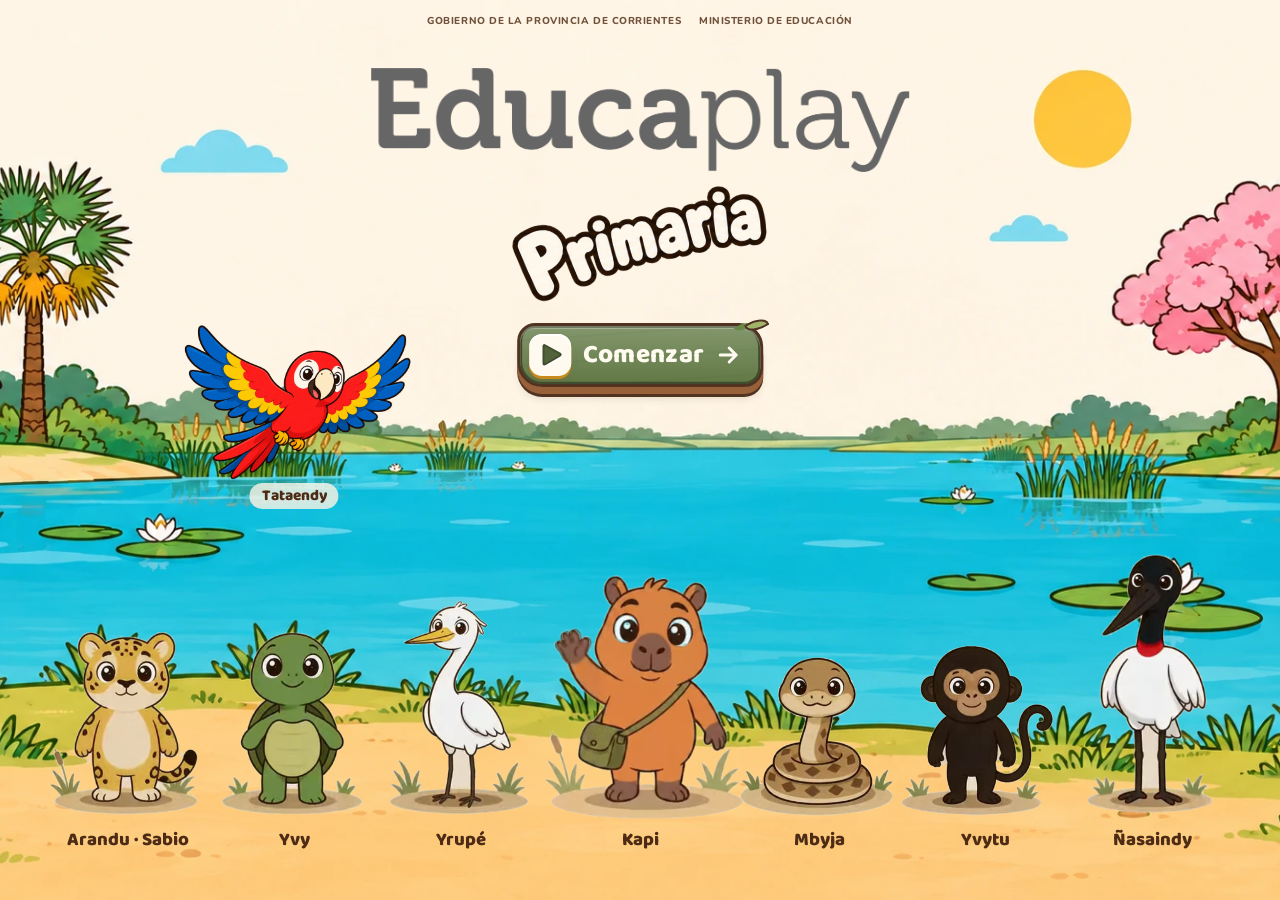
==== commit 4bc5c0a2: "Corregir loops de bienvenida y ajustar botones y personajes" ====
--- a/index.html
+++ b/index.html
@@ -8,8 +8,8 @@
 <link rel="icon" href="arte/marca/icono.png">
 <link rel="preload" href="fuentes/baloo-2-latin-800-normal.woff2" as="font" type="font/woff2" crossorigin>
 <link rel="stylesheet" href="actividades.css?v=202610051010">
-<link rel="stylesheet" href="estilos.css?v=20261015-descubrir-grupo-2">
-<link rel="stylesheet" href="botones.css?v=20261015-fichas-4">
+<link rel="stylesheet" href="estilos.css?v=20261016-ajustes-feedback">
+<link rel="stylesheet" href="botones.css?v=20261016-entradas-compactas">
 <link rel="stylesheet" href="bienvenida.css?v=20261015-ibera-v2-final">
 </head>
 <body>
@@ -20,7 +20,7 @@
 <script src="js/arte.js?v=20261015-fichas-2"></script>
 <script src="js/datos.js?v=202610051010"></script>
 <script src="js/actividades.js?v=20261015-ordenar-compacto"></script>
-<script src="js/vistas.js?v=20261015-descubrir-grupo-1"></script>
+<script src="js/vistas.js?v=20261016-loops-limpios"></script>
 <script src="js/app.js?v=20261015-bienvenida-v2-final"></script>
 </body>
 </html>
--- a/estilos.css
+++ b/estilos.css
@@ -271,7 +271,7 @@
 .kb-yo{padding:0}
 .kb-yo .glifo{width:48px;height:48px}
 .kb-yo .comp-vivo{height:54px;border-radius:12px}
-.buddy .comp-vivo{height:clamp(150px,30vh,230px);animation:none}
+.buddy .comp-vivo{height:clamp(230px,42vh,340px);animation:none}
 .buddy{left:clamp(8px,2vw,30px)}
 .sheet h2 .comp-vivo{height:76px;border-radius:14px}
 .finish-yo .comp-vivo{height:clamp(130px,26vh,230px);animation:asoma var(--t-festejo) var(--empuje) backwards}
@@ -305,6 +305,7 @@
 .gfoto{position:absolute;inset:0;background:var(--mapa) 70% 40%/cover;-webkit-mask-image:linear-gradient(90deg,transparent 22%,#000 62%);mask-image:linear-gradient(90deg,transparent 22%,#000 62%)}
 .gcard>:not(.gfoto):not(.gart){position:relative}
 .gart{position:absolute;right:5%;bottom:10px;width:min(34%,170px)}
+.gcard.g1 .gart .kapi-pose{scale:-1 1}
 .gir{margin-top:auto}
 .pronto-fila{display:flex;flex-wrap:wrap;align-items:center;gap:10px;margin-top:22px;color:var(--tinta-suave)}
 .pronto-t{display:inline-flex;align-items:center;gap:.4em;font-weight:800}
@@ -791,6 +792,7 @@
   .treewrap{max-width:170px}
   .duo,.answers,.cuad,.act,.finish{padding-left:14px;padding-right:14px}
   .buddy{width:68px;height:68px;left:4px}
+  .buddy .comp-vivo{height:clamp(180px,30vh,260px)}
   .stage{min-height:0}
 }
 /* En vertical o en pantallas angostas el mapa ilustrado no da el tamaño
--- a/botones.css
+++ b/botones.css
@@ -150,3 +150,11 @@
   background:#a0b46a;border:2px solid #513322;border-radius:2px 100% 2px 100%;
   transform:rotate(-30deg);box-shadow:-12px -5px 0 -2px #6a8748;pointer-events:none;
 }
+
+/* Entradas de docentes y familias: el botón ocupa su propia fila. */
+#app .door:is(.proyectar,.acompanar) .door-d{padding-right:0}
+#app .door:is(.proyectar,.acompanar) .door-go{
+  position:relative;right:auto;bottom:auto;align-self:flex-end;
+  margin:8px 0 8px;padding:.4em .85em;min-height:40px;
+  font-size:.95rem;--ficha-alto:3px;
+}
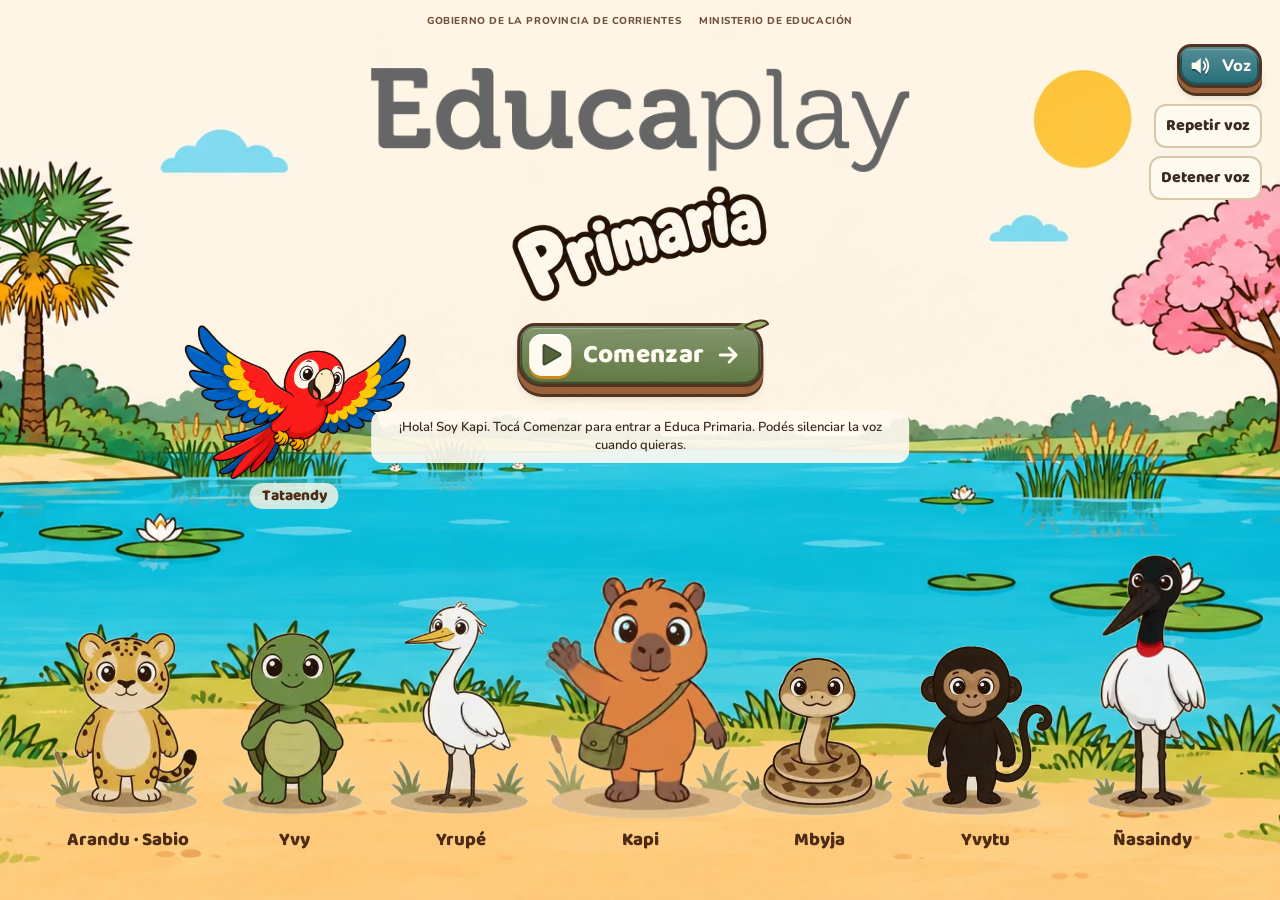
==== commit 46e0fd84: "Mejorar guía sonora y sumar voces de personajes con Higgsfield" ====
--- a/index.html
+++ b/index.html
@@ -8,9 +8,9 @@
 <link rel="icon" href="arte/marca/icono.png">
 <link rel="preload" href="fuentes/baloo-2-latin-800-normal.woff2" as="font" type="font/woff2" crossorigin>
 <link rel="stylesheet" href="actividades.css?v=202610051010">
-<link rel="stylesheet" href="estilos.css?v=20261016-ajustes-feedback">
+<link rel="stylesheet" href="estilos.css?v=20261016-sonido-3">
 <link rel="stylesheet" href="botones.css?v=20261016-entradas-compactas">
-<link rel="stylesheet" href="bienvenida.css?v=20261015-ibera-v2-final">
+<link rel="stylesheet" href="bienvenida.css?v=20261016-sonido-3">
 </head>
 <body>
 <div id="app" data-zone="home"></div>
@@ -19,8 +19,10 @@
      las actividades, las vistas y por último el arranque. -->
 <script src="js/arte.js?v=20261015-fichas-2"></script>
 <script src="js/datos.js?v=202610051010"></script>
-<script src="js/actividades.js?v=20261015-ordenar-compacto"></script>
-<script src="js/vistas.js?v=20261016-loops-limpios"></script>
-<script src="js/app.js?v=20261015-bienvenida-v2-final"></script>
+<script src="js/actividades.js?v=20261016-sonido-3"></script>
+<script src="arte/voces/audios.js?v=20261016-sonido-3"></script>
+<script src="js/sonido.js?v=20261016-sonido-3"></script>
+<script src="js/vistas.js?v=20261016-sonido-3"></script>
+<script src="js/app.js?v=20261016-sonido-3"></script>
 </body>
 </html>
--- a/estilos.css
+++ b/estilos.css
@@ -876,3 +876,27 @@
   details>*{display:block}
   a{text-decoration:none}
 }
+
+/* La voz acompaña el recorrido; siempre se puede detener o repetir. */
+.voz-controles{display:flex;align-items:center;gap:8px;flex-wrap:wrap}
+.voz-accion{min-height:44px;padding:6px 10px;border:2px solid var(--marco);border-radius:12px;background:var(--papel);color:var(--tinta);font:800 1rem/1.2 var(--fuente-titulo);cursor:pointer}
+.voz-accion:focus-visible{outline:3px solid var(--estero-oscuro);outline-offset:3px}
+.guia-voz{display:flex;flex-wrap:wrap;align-items:center;gap:12px;margin:14px 0;padding:12px;border:2px solid var(--linea);border-radius:14px;background:var(--papel)}
+.guia-voz p{flex:1;min-width:200px}
+.guia-texto{font-size:1rem;color:var(--tinta-suave);padding:8px 14px}
+.guia-texto:empty{display:none}
+.kbar:has(.voz-controles){flex-wrap:wrap}
+#app .intro-inst .kb-btn{min-height:44px;min-width:44px;padding:4px 8px}
+#app .intro-inst .kb-btn .bico{width:24px;height:24px}
+.intro-inst .voz-controles{position:absolute;right:18px;top:44px;max-width:190px;justify-content:flex-end}
+@media(max-width:700px){
+ .voz-controles{gap:4px}
+ .voz-accion{font-size:.85rem;padding:5px 7px}
+ .intro-inst .voz-controles{position:static;max-width:none;justify-content:center;width:100%}
+ .intro-ibera .bienvenida-cabecera{top:18%}
+ .kbar .voz-controles{justify-content:flex-end}
+}
+/* El mapa comparte el alto disponible con la orientación y sus controles. */
+@media(min-width:1001px),(min-width:761px) and (orientation:landscape){
+ .mapscreen .map{height:100%;width:auto;max-width:100%}
+}
--- a/bienvenida.css
+++ b/bienvenida.css
@@ -75,3 +75,15 @@
  #app .intro-ibera .intro-go{min-height:54px;font-size:22px}
 }
 @media(prefers-reduced-motion:reduce){.amigo-guacamayo .bienvenida-figura{animation:none}}
+
+.bienvenida-voz{margin-top:14px;font-size:clamp(13px,1vw,16px);line-height:1.35;text-align:center;color:var(--tinta);background:#fffaf0e8;padding:8px 12px;border-radius:12px}
+.bienvenida-voz:empty{display:none}
+/* En móvil los controles ocupan dos filas sobre la marca. */
+@media(max-width:700px){.intro-ibera .bienvenida-cabecera{top:18%}.bienvenida-voz{font-size:12px;max-width:30ch}}
+@media(max-width:700px) and (max-aspect-ratio:4/5){
+ .intro-ibera .bienvenida-cabecera{top:114px;width:72%}
+ .intro-ibera .intro-prim{width:40%;margin-top:6px}
+ .intro-ibera .bienvenida-entrada{margin-top:10px}
+ .intro-ibera .bienvenida-voz{font-size:12px;line-height:1.25;margin-top:8px;padding:6px;max-width:100%}
+ .amigo-guacamayo{left:20%;bottom:43%;height:13%;width:30%}
+}
